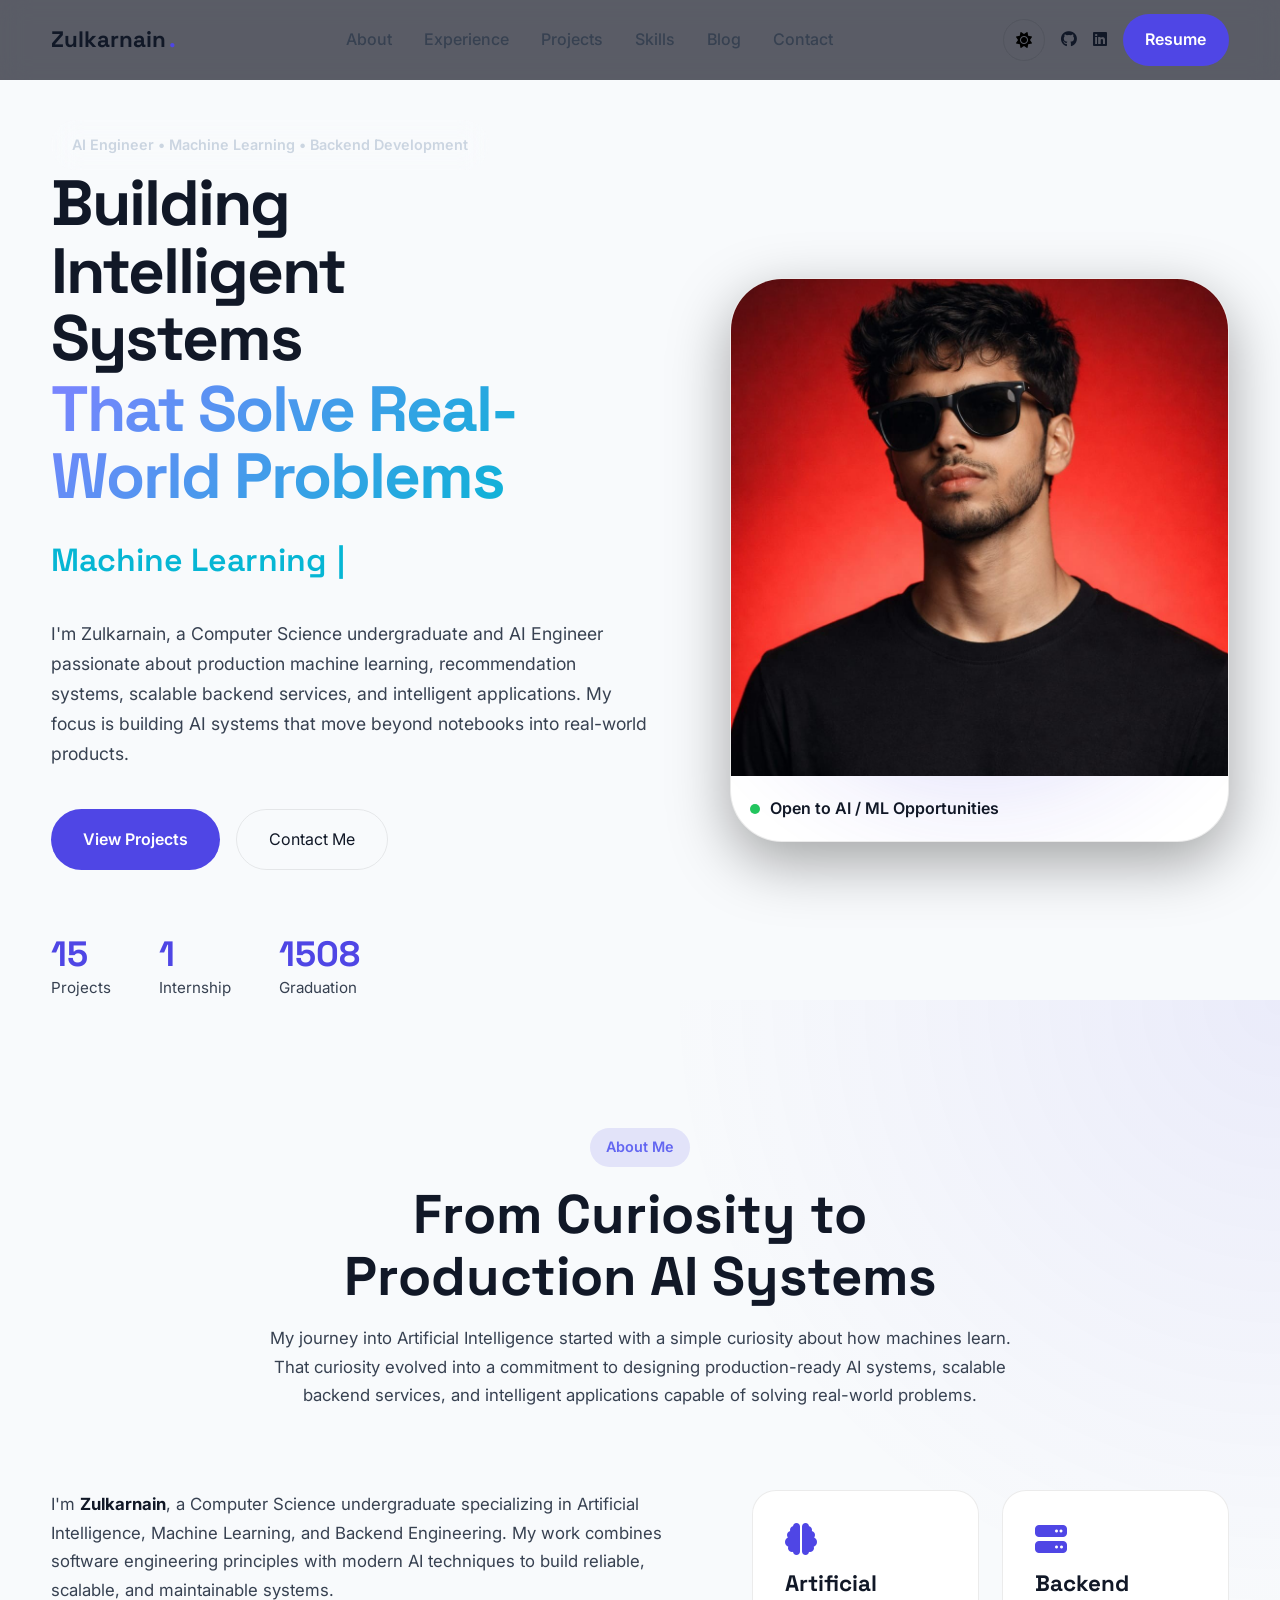
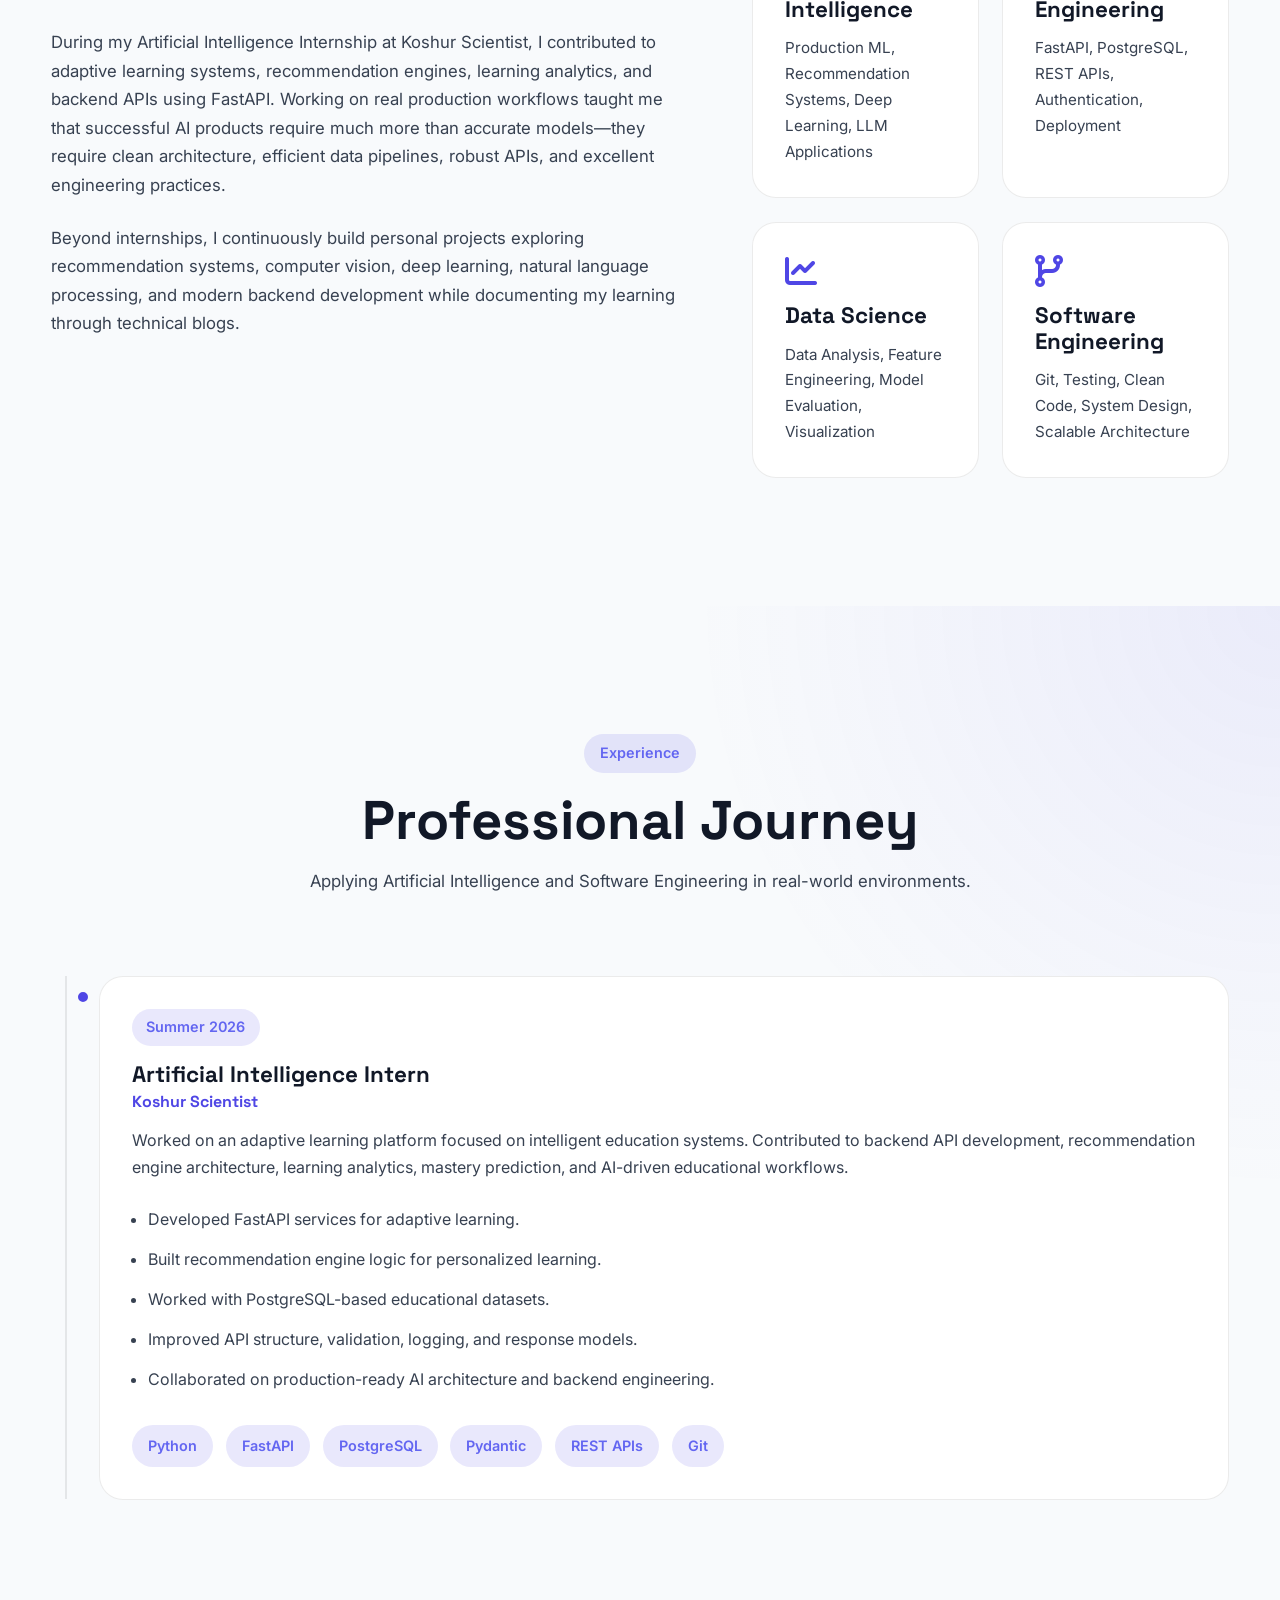
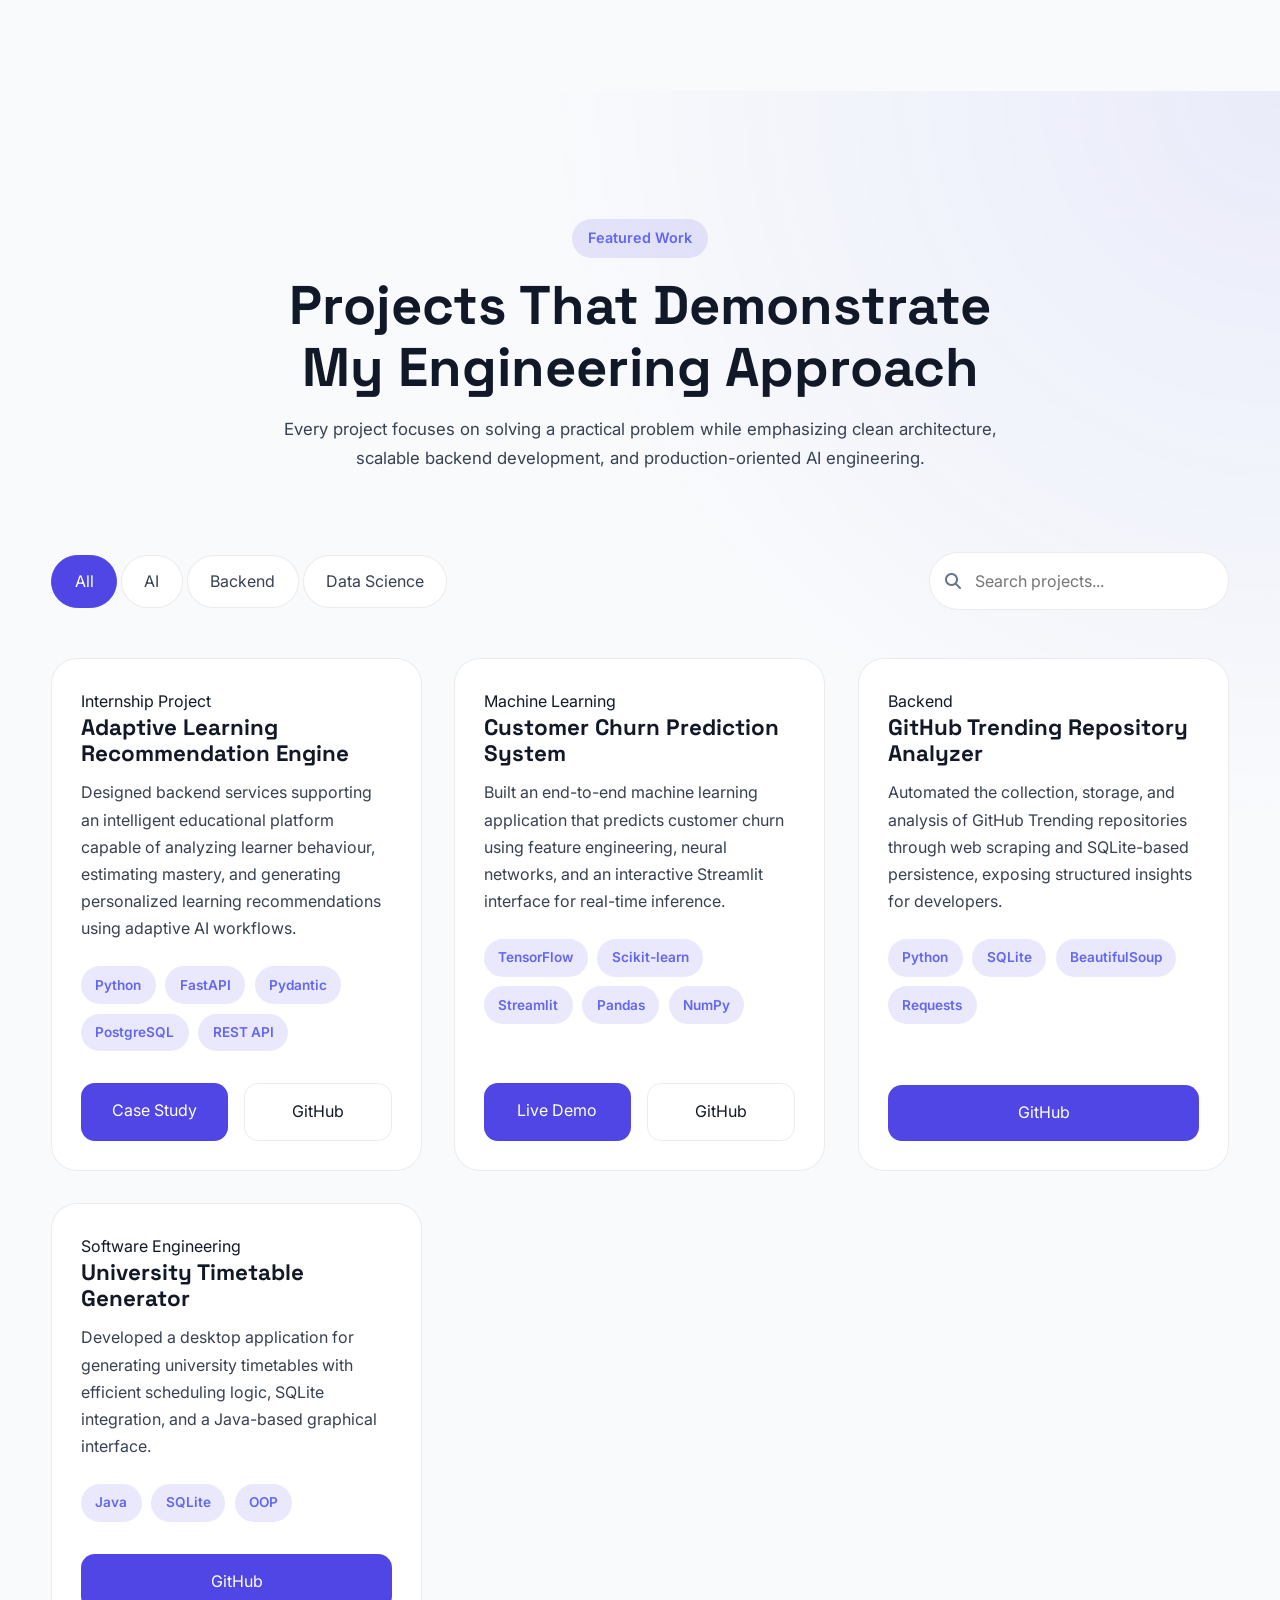
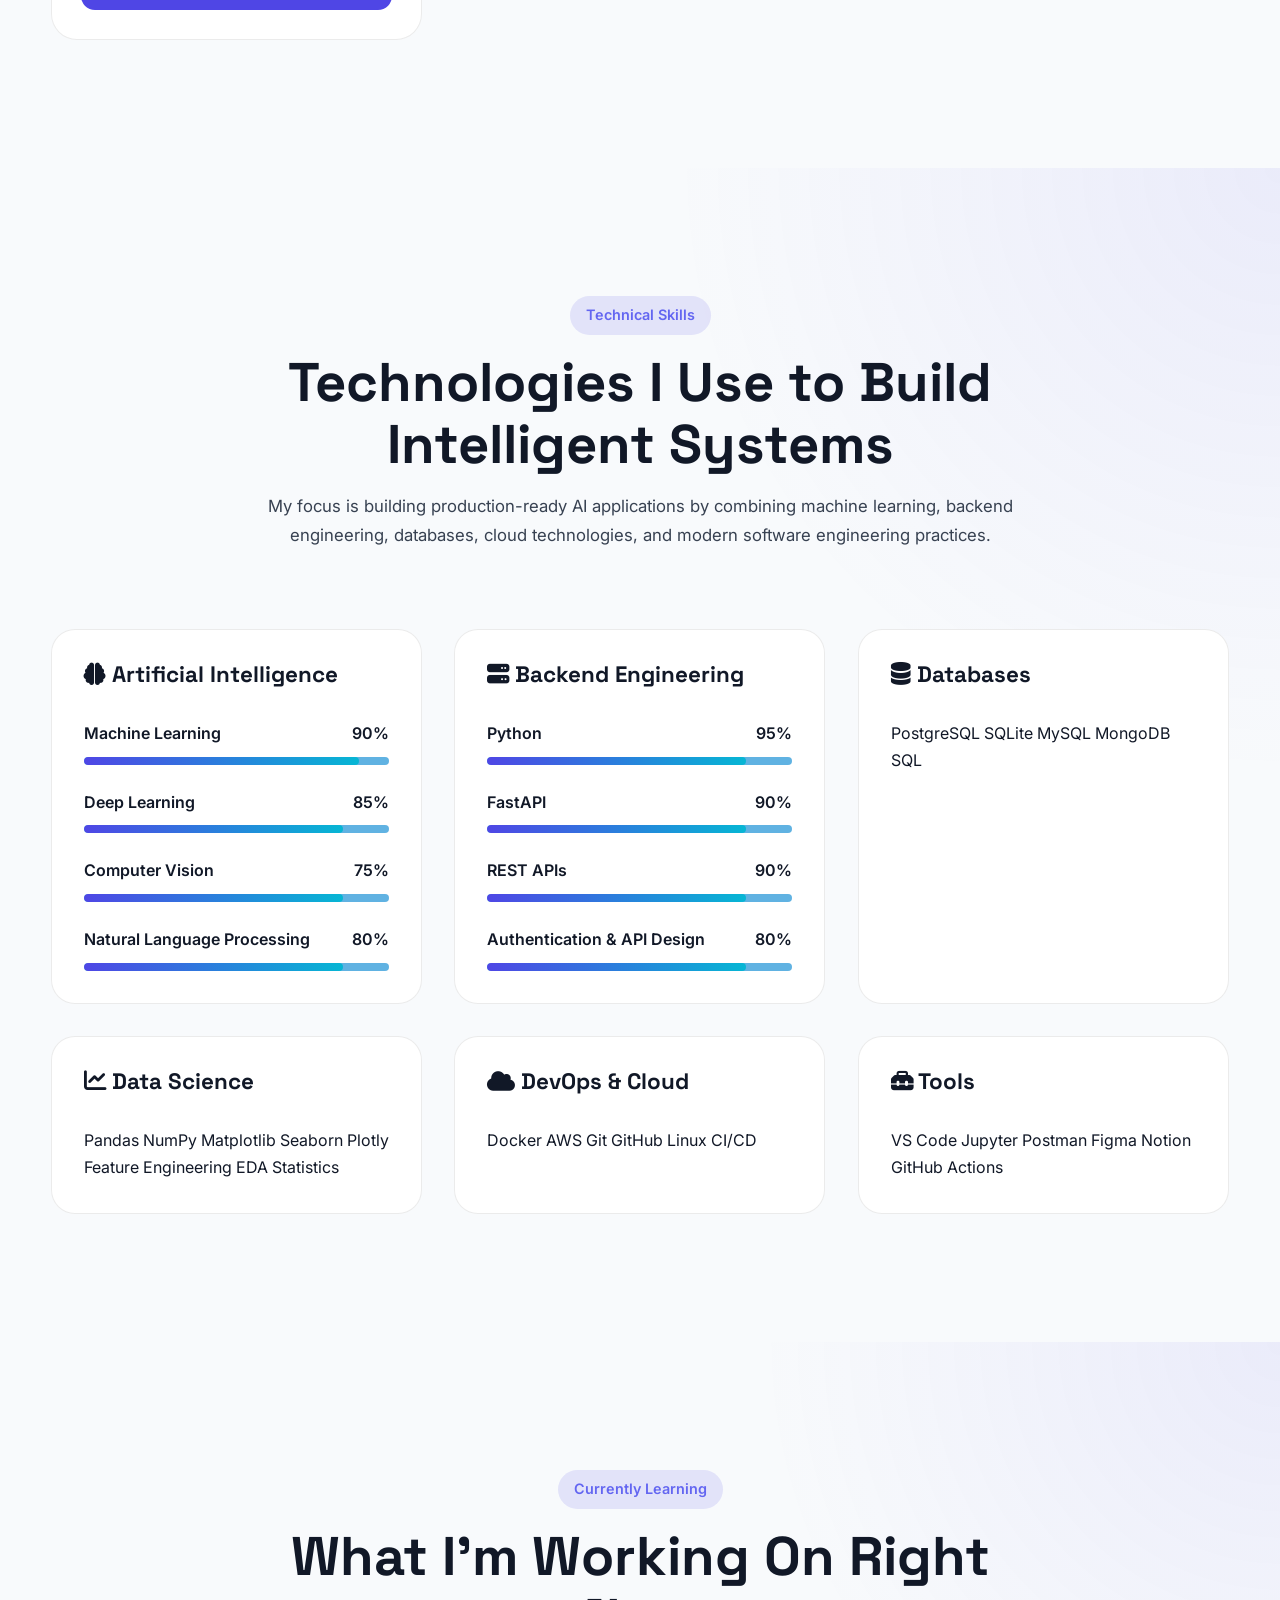
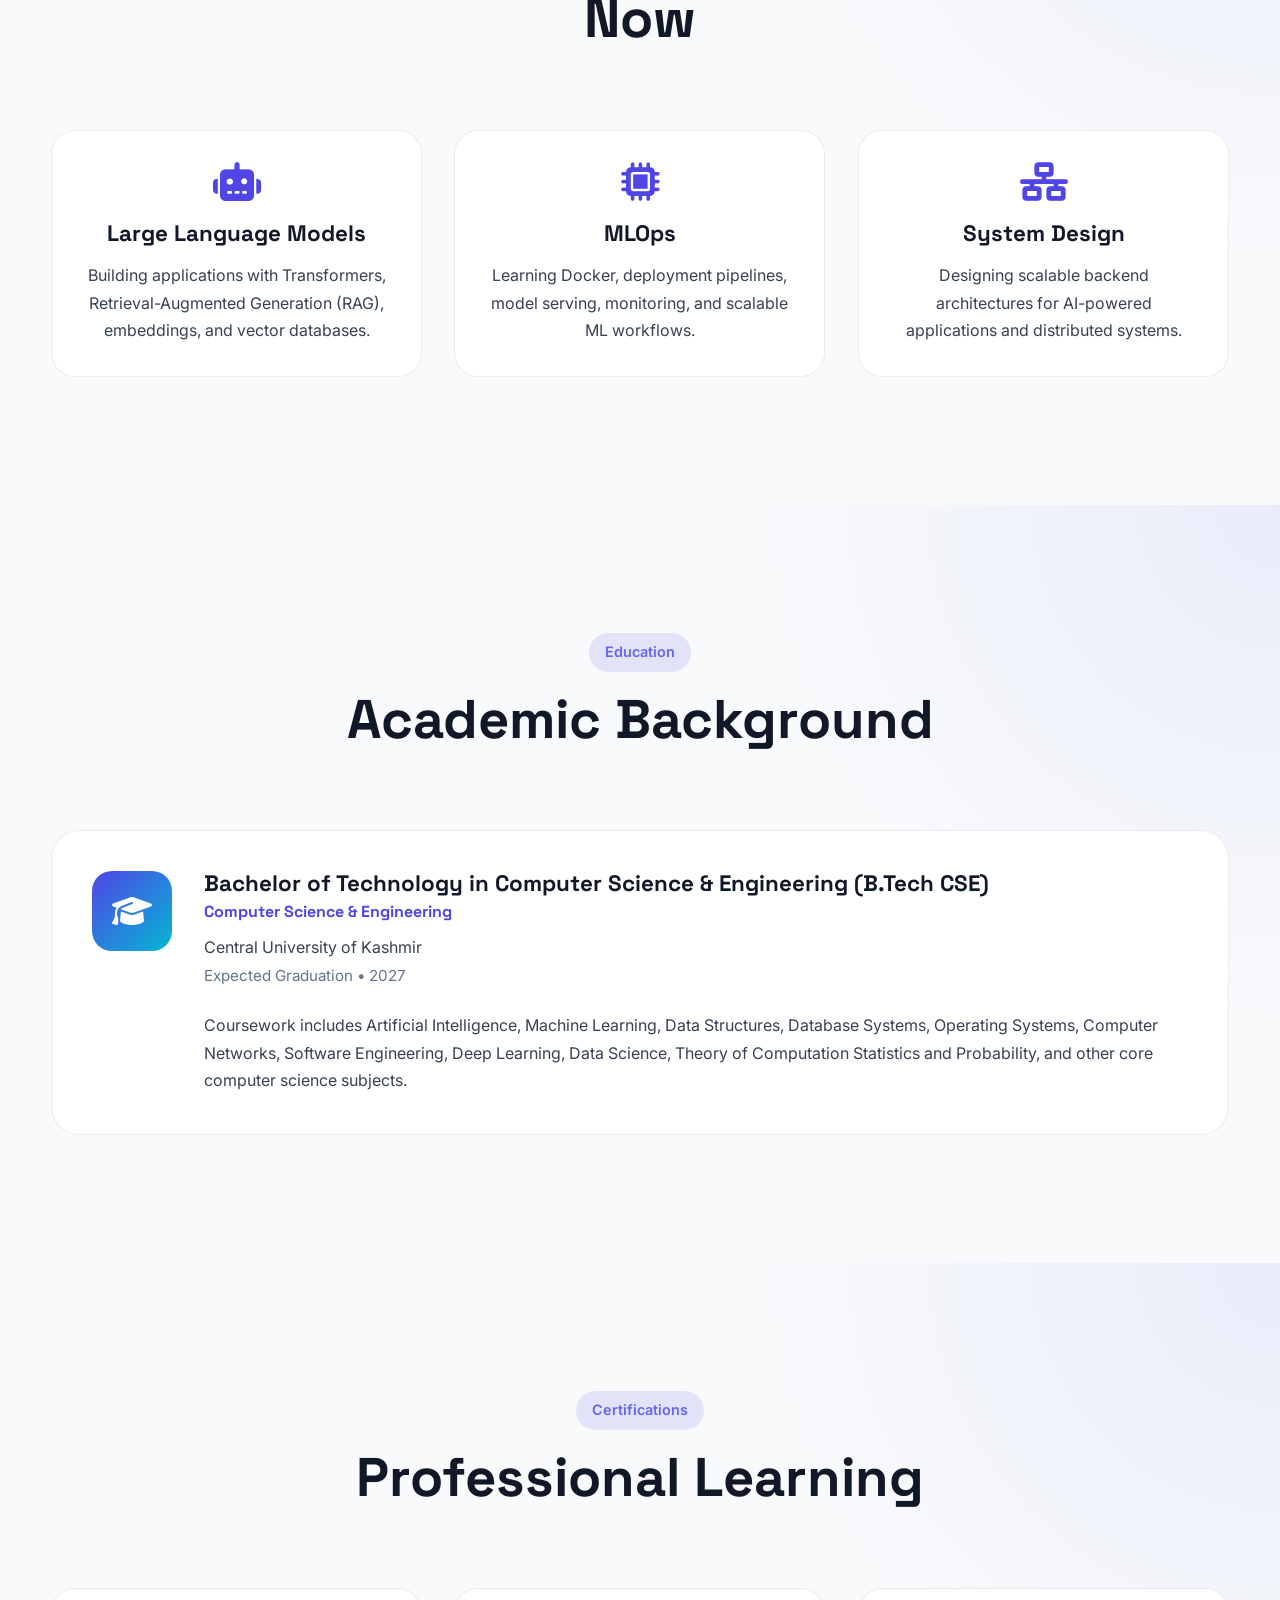
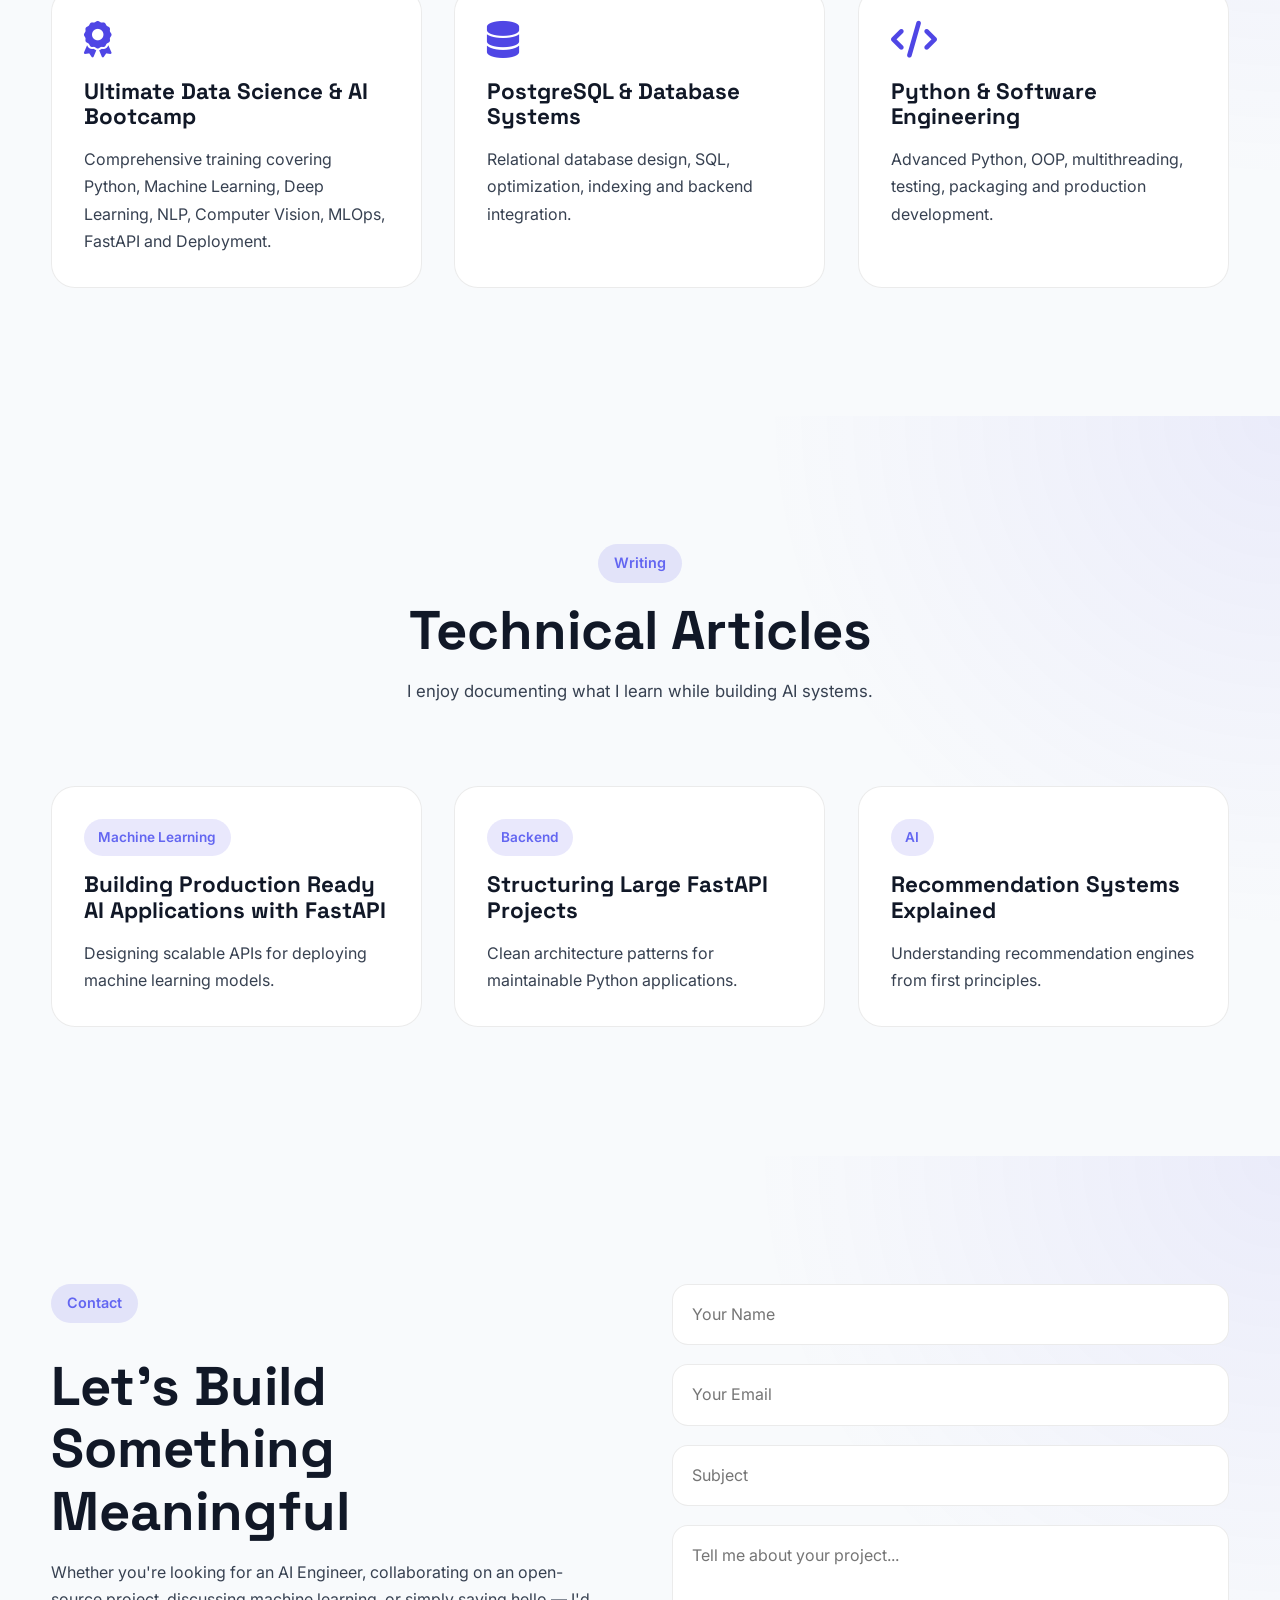
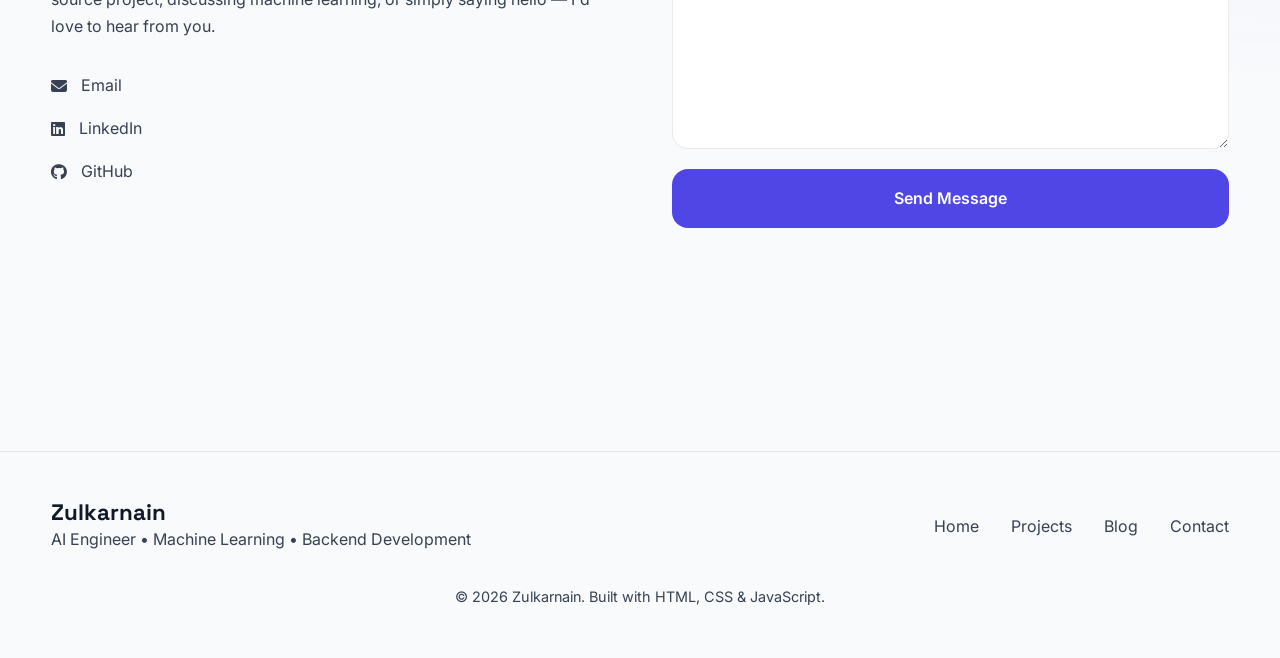
==== Frontend/index(1).html @ 762a6547 "FC" ====
<!doctype html>
<html lang="en">
  <head>
    <meta charset="UTF-8" />

    <meta name="viewport" content="width=device-width, initial-scale=1.0" />

    <meta
      name="description"
      content="Portfolio of Zulkarnain — AI Engineer, Machine Learning Engineer and Backend Developer building intelligent systems for real-world applications."
    />

    <meta
      name="keywords"
      content="AI Engineer, Machine Learning Engineer, Data Scientist, FastAPI, Python, Deep Learning, Portfolio"
    />

    <meta name="author" content="Zulkarnain" />

    <meta property="og:title" content="Zulkarnain | AI Engineer" />

    <meta
      property="og:description"
      content="Building Intelligent Systems for Real-World Problems"
    />

    <meta property="og:type" content="website" />

    <title>Zulkarnain | AI Engineer</title>

    <link rel="preconnect" href="https://fonts.googleapis.com" />

    <link rel="preconnect" href="https://fonts.gstatic.com" crossorigin />

    <link
      href="https://fonts.googleapis.com/css2?family=Inter:wght@300;400;500;600;700;800&family=Space+Grotesk:wght@500;700&display=swap"
      rel="stylesheet"
    />

    <link
      rel="stylesheet"
      href="https://cdnjs.cloudflare.com/ajax/libs/font-awesome/6.7.1/css/all.min.css"
    />

    <link rel="stylesheet" href="styles.css" />
  </head>

  <body>
    <div id="scroll-progress"></div>

    <a class="skip-link" href="#main-content"> Skip to Content </a>

    <header id="site-header">
      <nav class="navbar container">
        <a href="#hero" class="logo">
          <span class="logo-text">Zulkarnain</span>
          <span class="logo-dot">.</span>
        </a>

        <ul class="nav-menu">
          <li><a href="#about">About</a></li>

          <li><a href="#experience">Experience</a></li>

          <li><a href="#projects">Projects</a></li>

          <li><a href="#skills">Skills</a></li>

          <li><a href="#blog">Blog</a></li>

          <li><a href="#contact">Contact</a></li>
        </ul>

        <div class="nav-actions">
          <button id="theme-toggle" aria-label="Toggle Theme">
            <i class="fas fa-moon"></i>
          </button>

          <a href="https://github.com/Xulkarnain" aria-label="GitHub">
            <i class="fab fa-github"></i>
          </a>

          <a
            href="https://in.linkedin.com/in/zulkarnain0"
            aria-label="LinkedIn"
          >
            <i class="fab fa-linkedin"></i>
          </a>

          <a href="#resume" class="resume-btn"> Resume </a>

          <button id="menu-toggle" class="menu-toggle">
            <i class="fas fa-bars"></i>
          </button>
        </div>
      </nav>
    </header>

    <div id="mobile-menu">
      <a href="#about">About</a>

      <a href="#experience">Experience</a>

      <a href="#projects">Projects</a>

      <a href="#skills">Skills</a>

      <a href="#blog">Blog</a>

      <a href="#contact">Contact</a>
    </div>

    <main id="main-content">
      <section id="hero">
        <div class="container hero-container">
          <div class="hero-left">
            <span class="hero-badge">
              AI Engineer • Machine Learning • Backend Development
            </span>

            <h1>
              Building Intelligent Systems

              <span> That Solve Real-World Problems </span>
            </h1>

            <h2 id="typing-text">AI Engineer</h2>

            <p class="hero-description">
              I'm Zulkarnain, a Computer Science undergraduate and AI Engineer
              passionate about production machine learning, recommendation
              systems, scalable backend services, and intelligent applications.
              My focus is building AI systems that move beyond notebooks into
              real-world products.
            </p>

            <div class="hero-buttons">
              <a href="#projects" class="primary-btn"> View Projects </a>

              <a href="#contact" class="secondary-btn"> Contact Me </a>
            </div>

            <div class="hero-stats">
              <div>
                <h3 data-count="15">4</h3>

                <p>Projects</p>
              </div>

              <div>
                <h3 data-count="1">1</h3>

                <p>Internship</p>
              </div>

              <div>
                <h3 data-count="2027">0</h3>

                <p>Graduation</p>
              </div>
            </div>
          </div>

          <div class="hero-right">
            <div class="profile-card">
              <img src="pfp.jpeg" alt="Zulkarnain" />

              <div class="status">
                <span class="status-dot"></span>

                Open to AI / ML Opportunities
              </div>
            </div>
          </div>
        </div>
      </section>

      <!-- ==========================================================
ABOUT
=========================================================== -->

      <section id="about" class="section">
        <div class="container">
          <div class="section-header">
            <span class="section-tag"> About Me </span>

            <h2>From Curiosity to Production AI Systems</h2>

            <p>
              My journey into Artificial Intelligence started with a simple
              curiosity about how machines learn. That curiosity evolved into a
              commitment to designing production-ready AI systems, scalable
              backend services, and intelligent applications capable of solving
              real-world problems.
            </p>
          </div>

          <div class="about-grid">
            <div class="about-content">
              <p>
                I'm <strong>Zulkarnain</strong>, a Computer Science
                undergraduate specializing in Artificial Intelligence, Machine
                Learning, and Backend Engineering. My work combines software
                engineering principles with modern AI techniques to build
                reliable, scalable, and maintainable systems.
              </p>

              <p>
                During my Artificial Intelligence Internship at Koshur
                Scientist, I contributed to adaptive learning systems,
                recommendation engines, learning analytics, and backend APIs
                using FastAPI. Working on real production workflows taught me
                that successful AI products require much more than accurate
                models—they require clean architecture, efficient data
                pipelines, robust APIs, and excellent engineering practices.
              </p>

              <p>
                Beyond internships, I continuously build personal projects
                exploring recommendation systems, computer vision, deep
                learning, natural language processing, and modern backend
                development while documenting my learning through technical
                blogs.
              </p>
            </div>

            <div class="about-highlights">
              <div class="highlight-card">
                <i class="fas fa-brain"></i>

                <h3>Artificial Intelligence</h3>

                <p>
                  Production ML, Recommendation Systems, Deep Learning, LLM
                  Applications
                </p>
              </div>

              <div class="highlight-card">
                <i class="fas fa-server"></i>

                <h3>Backend Engineering</h3>

                <p>
                  FastAPI, PostgreSQL, REST APIs, Authentication, Deployment
                </p>
              </div>

              <div class="highlight-card">
                <i class="fas fa-chart-line"></i>

                <h3>Data Science</h3>

                <p>
                  Data Analysis, Feature Engineering, Model Evaluation,
                  Visualization
                </p>
              </div>

              <div class="highlight-card">
                <i class="fas fa-code-branch"></i>

                <h3>Software Engineering</h3>

                <p>
                  Git, Testing, Clean Code, System Design, Scalable Architecture
                </p>
              </div>
            </div>
          </div>
        </div>
      </section>

      <!-- ==========================================================
EXPERIENCE
=========================================================== -->

      <section id="experience" class="section">
        <div class="container">
          <div class="section-header">
            <span class="section-tag"> Experience </span>

            <h2>Professional Journey</h2>

            <p>
              Applying Artificial Intelligence and Software Engineering in
              real-world environments.
            </p>
          </div>

          <div class="timeline">
            <article class="timeline-item">
              <div class="timeline-dot"></div>

              <div class="timeline-content">
                <span class="timeline-date"> Summer 2026 </span>

                <h3>Artificial Intelligence Intern</h3>

                <h4>Koshur Scientist</h4>

                <p>
                  Worked on an adaptive learning platform focused on intelligent
                  education systems. Contributed to backend API development,
                  recommendation engine architecture, learning analytics,
                  mastery prediction, and AI-driven educational workflows.
                </p>

                <ul>
                  <li>Developed FastAPI services for adaptive learning.</li>

                  <li>
                    Built recommendation engine logic for personalized learning.
                  </li>

                  <li>Worked with PostgreSQL-based educational datasets.</li>

                  <li>
                    Improved API structure, validation, logging, and response
                    models.
                  </li>

                  <li>
                    Collaborated on production-ready AI architecture and backend
                    engineering.
                  </li>
                </ul>

                <div class="experience-tech">
                  <span>Python</span>

                  <span>FastAPI</span>

                  <span>PostgreSQL</span>

                  <span>Pydantic</span>

                  <span>REST APIs</span>

                  <span>Git</span>
                </div>
              </div>
            </article>
          </div>
        </div>
      </section>

      <!-- ==========================================================
FEATURED PROJECTS
=========================================================== -->

      <section id="projects" class="section">
        <div class="container">
          <div class="section-header">
            <span class="section-tag"> Featured Work </span>

            <h2>Projects That Demonstrate My Engineering Approach</h2>

            <p>
              Every project focuses on solving a practical problem while
              emphasizing clean architecture, scalable backend development, and
              production-oriented AI engineering.
            </p>
          </div>

          <!-- ==========================
        Project Filters
        =========================== -->
          <div class="project-controls">
            <div class="project-filters">
              <button class="filter-btn active" data-filter="all">All</button>

              <button class="filter-btn" data-filter="ai">AI</button>

              <button class="filter-btn" data-filter="backend">Backend</button>

              <button class="filter-btn" data-filter="data">
                Data Science
              </button>
            </div>

            <!-- ==========================
          Search
          =========================== -->

            <div class="project-search">
              <i class="fas fa-search"></i>

              <input
                type="text"
                id="project-search"
                placeholder="Search projects..."
              />
            </div>
          </div>
          <!-- =====================================================
        PROJECT GRID
        ====================================================== -->

          <div class="project-grid">
            <!-- =====================================================
            PROJECT 1
            ====================================================== -->

            <article class="project-card" data-category="ai backend">
              <div class="project-image"></div>

              <div class="project-content">
                <span class="project-type"> Internship Project </span>

                <h3>Adaptive Learning Recommendation Engine</h3>

                <p>
                  Designed backend services supporting an intelligent
                  educational platform capable of analyzing learner behaviour,
                  estimating mastery, and generating personalized learning
                  recommendations using adaptive AI workflows.
                </p>

                <div class="project-tech">
                  <span>Python</span>

                  <span>FastAPI</span>

                  <span>Pydantic</span>

                  <span>PostgreSQL</span>

                  <span>REST API</span>
                </div>

                <div class="project-links">
                  <a href="#"> Case Study </a>

                  <a href="#"> GitHub </a>
                </div>
              </div>
            </article>

            <!-- =====================================================
            PROJECT 2
            ====================================================== -->

            <article class="project-card" data-category="ai data">
              <div class="project-content">
                <span class="project-type"> Machine Learning </span>

                <h3>Customer Churn Prediction System</h3>

                <p>
                  Built an end-to-end machine learning application that predicts
                  customer churn using feature engineering, neural networks, and
                  an interactive Streamlit interface for real-time inference.
                </p>

                <div class="project-tech">
                  <span>TensorFlow</span>

                  <span>Scikit-learn</span>

                  <span>Streamlit</span>

                  <span>Pandas</span>

                  <span>NumPy</span>
                </div>

                <div class="project-links">
                  <a
                    href="https://customer-churn-ann-mu5tfdyrqt84ytvr7gksav.streamlit.app/"
                  >
                    Live Demo
                  </a>

                  <a href="https://github.com/Xulkarnain/Customer-Churn-ANN">
                    GitHub
                  </a>
                </div>
              </div>
            </article>

            <!-- =====================================================
            PROJECT 3
            ====================================================== -->

            <article class="project-card" data-category="backend">
              <div class="project-content">
                <span class="project-type"> Backend </span>

                <h3>GitHub Trending Repository Analyzer</h3>

                <p>
                  Automated the collection, storage, and analysis of GitHub
                  Trending repositories through web scraping and SQLite-based
                  persistence, exposing structured insights for developers.
                </p>

                <div class="project-tech">
                  <span>Python</span>

                  <span>SQLite</span>

                  <span>BeautifulSoup</span>

                  <span>Requests</span>
                </div>

                <div class="project-links">
                  <a
                    href="https://github.com/Xulkarnain/GitHub_Trending-Repositories-Analyzer"
                  >
                    GitHub
                  </a>
                </div>
              </div>
            </article>

            <!-- =====================================================
            PROJECT 4
            ====================================================== -->

            <article class="project-card" data-category="backend">
              <div class="project-content">
                <span class="project-type"> Software Engineering </span>

                <h3>University Timetable Generator</h3>

                <p>
                  Developed a desktop application for generating university
                  timetables with efficient scheduling logic, SQLite
                  integration, and a Java-based graphical interface.
                </p>

                <div class="project-tech">
                  <span>Java</span>

                  <span>SQLite</span>

                  <span>OOP</span>
                </div>

                <div class="project-links">
                  <a
                    href="https://github.com/Xulkarnain/University_Timetable_Generator"
                  >
                    GitHub
                  </a>
                </div>
              </div>
            </article>
          </div>
        </div>
      </section>

      <!-- ==========================================================
SKILLS
=========================================================== -->

      <section id="skills" class="section">
        <div class="container">
          <div class="section-header">
            <span class="section-tag"> Technical Skills </span>

            <h2>Technologies I Use to Build Intelligent Systems</h2>

            <p>
              My focus is building production-ready AI applications by combining
              machine learning, backend engineering, databases, cloud
              technologies, and modern software engineering practices.
            </p>
          </div>

          <div class="skills-grid">
            <!-- AI -->

            <div class="skill-card">
              <h3>
                <i class="fas fa-brain"></i>

                Artificial Intelligence
              </h3>

              <div class="skill-list">
                <div class="skill">
                  <div class="skill-header">
                    <span>Machine Learning</span>

                    <span>90%</span>
                  </div>

                  <div class="progress">
                    <div class="progress-fill" data-progress="90"></div>
                  </div>
                </div>

                <div class="skill">
                  <div class="skill-header">
                    <span>Deep Learning</span>

                    <span>85%</span>
                  </div>

                  <div class="progress">
                    <div class="progress-fill" data-progress="85"></div>
                  </div>
                </div>

                <div class="skill">
                  <div class="skill-header">
                    <span>Computer Vision</span>

                    <span>75%</span>
                  </div>

                  <div class="progress">
                    <div class="progress-fill" data-progress="85"></div>
                  </div>
                </div>

                <div class="skill">
                  <div class="skill-header">
                    <span>Natural Language Processing</span>

                    <span>80%</span>
                  </div>

                  <div class="progress">
                    <div class="progress-fill" data-progress="85"></div>
                  </div>
                </div>
              </div>
            </div>

            <!-- Backend -->

            <div class="skill-card">
              <h3>
                <i class="fas fa-server"></i>

                Backend Engineering
              </h3>

              <div class="skill-list">
                <div class="skill">
                  <div class="skill-header">
                    <span>Python</span>

                    <span>95%</span>
                  </div>

                  <div class="progress">
                    <div class="progress-fill" data-progress="85"></div>
                  </div>
                </div>

                <div class="skill">
                  <div class="skill-header">
                    <span>FastAPI</span>

                    <span>90%</span>
                  </div>

                  <div class="progress">
                    <div class="progress-fill" data-progress="85"></div>
                  </div>
                </div>

                <div class="skill">
                  <div class="skill-header">
                    <span>REST APIs</span>

                    <span>90%</span>
                  </div>

                  <div class="progress">
                    <div class="progress-fill" data-progress="85"></div>
                  </div>
                </div>

                <div class="skill">
                  <div class="skill-header">
                    <span>Authentication & API Design</span>

                    <span>80%</span>
                  </div>

                  <div class="progress">
                    <div class="progress-fill" data-progress="85"></div>
                  </div>
                </div>
              </div>
            </div>

            <!-- Database -->

            <div class="skill-card">
              <h3>
                <i class="fas fa-database"></i>

                Databases
              </h3>

              <div class="tech-tags">
                <span>PostgreSQL</span>

                <span>SQLite</span>

                <span>MySQL</span>

                <span>MongoDB</span>

                <span>SQL</span>
              </div>
            </div>

            <!-- Data Science -->

            <div class="skill-card">
              <h3>
                <i class="fas fa-chart-line"></i>

                Data Science
              </h3>

              <div class="tech-tags">
                <span>Pandas</span>

                <span>NumPy</span>

                <span>Matplotlib</span>

                <span>Seaborn</span>

                <span>Plotly</span>

                <span>Feature Engineering</span>

                <span>EDA</span>

                <span>Statistics</span>
              </div>
            </div>

            <!-- DevOps -->

            <div class="skill-card">
              <h3>
                <i class="fas fa-cloud"></i>

                DevOps & Cloud
              </h3>

              <div class="tech-tags">
                <span>Docker</span>

                <span>AWS</span>

                <span>Git</span>

                <span>GitHub</span>

                <span>Linux</span>

                <span>CI/CD</span>
              </div>
            </div>

            <!-- Tools -->

            <div class="skill-card">
              <h3>
                <i class="fas fa-toolbox"></i>

                Tools
              </h3>

              <div class="tech-tags">
                <span>VS Code</span>

                <span>Jupyter</span>

                <span>Postman</span>

                <span>Figma</span>

                <span>Notion</span>

                <span>GitHub Actions</span>
              </div>
            </div>
          </div>
        </div>
      </section>

      <!-- ==========================================================
CURRENT FOCUS
=========================================================== -->

      <section id="current-focus" class="section">
        <div class="container">
          <div class="section-header">
            <span class="section-tag"> Currently Learning </span>

            <h2>What I'm Working On Right Now</h2>
          </div>

          <div class="focus-grid">
            <article class="focus-card">
              <i class="fas fa-robot"></i>

              <h3>Large Language Models</h3>

              <p>
                Building applications with Transformers, Retrieval-Augmented
                Generation (RAG), embeddings, and vector databases.
              </p>
            </article>

            <article class="focus-card">
              <i class="fas fa-microchip"></i>

              <h3>MLOps</h3>

              <p>
                Learning Docker, deployment pipelines, model serving,
                monitoring, and scalable ML workflows.
              </p>
            </article>

            <article class="focus-card">
              <i class="fas fa-network-wired"></i>

              <h3>System Design</h3>

              <p>
                Designing scalable backend architectures for AI-powered
                applications and distributed systems.
              </p>
            </article>
          </div>
        </div>
      </section>

      <!-- ==========================================================
EDUCATION
=========================================================== -->

      <section id="education" class="section">
        <div class="container">
          <div class="section-header">
            <span class="section-tag"> Education </span>

            <h2>Academic Background</h2>
          </div>

          <div class="education-card">
            <div class="education-icon">
              <i class="fas fa-graduation-cap"></i>
            </div>

            <div class="education-content">
              <h3>
                Bachelor of Technology in Computer Science & Engineering (B.Tech
                CSE)
              </h3>

              <h4>Computer Science & Engineering</h4>

              <p>Central University of Kashmir</p>

              <span class="education-duration">
                Expected Graduation • 2027
              </span>

              <p>
                Coursework includes Artificial Intelligence, Machine Learning,
                Data Structures, Database Systems, Operating Systems, Computer
                Networks, Software Engineering, Deep Learning, Data Science,
                Theory of Computation Statistics and Probability, and other core
                computer science subjects.
              </p>
            </div>
          </div>
        </div>
      </section>

      <!-- ==========================================================
CERTIFICATIONS
=========================================================== -->

      <section id="certifications" class="section">
        <div class="container">
          <div class="section-header">
            <span class="section-tag"> Certifications </span>

            <h2>Professional Learning</h2>
          </div>

          <div class="certificate-grid">
            <article class="certificate-card">
              <i class="fas fa-award"></i>

              <h3>Ultimate Data Science & AI Bootcamp</h3>

              <p>
                Comprehensive training covering Python, Machine Learning, Deep
                Learning, NLP, Computer Vision, MLOps, FastAPI and Deployment.
              </p>
            </article>

            <article class="certificate-card">
              <i class="fas fa-database"></i>

              <h3>PostgreSQL & Database Systems</h3>

              <p>
                Relational database design, SQL, optimization, indexing and
                backend integration.
              </p>
            </article>

            <article class="certificate-card">
              <i class="fas fa-code"></i>

              <h3>Python & Software Engineering</h3>

              <p>
                Advanced Python, OOP, multithreading, testing, packaging and
                production development.
              </p>
            </article>
          </div>
        </div>
      </section>

      <!-- ==========================================================
BLOG
=========================================================== -->

      <section id="blog" class="section">
        <div class="container">
          <div class="section-header">
            <span class="section-tag"> Writing </span>

            <h2>Technical Articles</h2>

            <p>I enjoy documenting what I learn while building AI systems.</p>
          </div>

          <div class="blog-grid">
            <article class="blog-card">
              <span> Machine Learning </span>

              <h3>Building Production Ready AI Applications with FastAPI</h3>

              <p>
                Designing scalable APIs for deploying machine learning models.
              </p>
            </article>

            <article class="blog-card">
              <span> Backend </span>

              <h3>Structuring Large FastAPI Projects</h3>

              <p>
                Clean architecture patterns for maintainable Python
                applications.
              </p>
            </article>

            <article class="blog-card">
              <span> AI </span>

              <h3>Recommendation Systems Explained</h3>

              <p>Understanding recommendation engines from first principles.</p>
            </article>
          </div>
        </div>
      </section>

      <!-- ==========================================================
CONTACT
=========================================================== -->

      <section id="contact" class="section">
        <div class="container">
          <div class="contact-wrapper">
            <div class="contact-info">
              <span class="section-tag"> Contact </span>

              <h2>Let's Build Something Meaningful</h2>

              <p>
                Whether you're looking for an AI Engineer, collaborating on an
                open-source project, discussing machine learning, or simply
                saying hello — I'd love to hear from you.
              </p>

              <div class="contact-links">
                <a href="mailto:darzulkarnain@gmail.com">
                  <i class="fas fa-envelope"></i>

                  Email
                </a>

                <a href="https://in.linkedin.com/in/zulkarnain0">
                  <i class="fab fa-linkedin"></i>

                  LinkedIn
                </a>

                <a href="https://github.com/Xulkarnain">
                  <i class="fab fa-github"></i>

                  GitHub
                </a>
              </div>
            </div>

            <form id="contact-form">
              <input type="text" name="name" placeholder="Your Name" required />

              <input
                type="email"
                name="email"
                placeholder="Your Email"
                required
              />

              <input type="text" name="subject" placeholder="Subject" />

              <textarea
                name="message"
                rows="7"
                placeholder="Tell me about your project..."
                required
              ></textarea>

              <button type="submit">Send Message</button>
            </form>
          </div>
        </div>
      </section>
    </main>

    <!-- ==========================================================
BACK TO TOP
=========================================================== -->

    <button id="back-to-top" aria-label="Back To Top">
      <i class="fas fa-arrow-up"></i>
    </button>

    <!-- ==========================================================
FOOTER
=========================================================== -->

    <footer id="footer">
      <div class="container">
        <div class="footer-content">
          <div>
            <h3>Zulkarnain</h3>

            <p>AI Engineer • Machine Learning • Backend Development</p>
          </div>

          <div class="footer-links">
            <a href="#hero"> Home </a>

            <a href="#projects"> Projects </a>

            <a href="#blog"> Blog </a>

            <a href="#contact"> Contact </a>
          </div>
        </div>

        <div class="footer-bottom">
          <p>© 2026 Zulkarnain. Built with HTML, CSS & JavaScript.</p>
        </div>
      </div>
    </footer>

    <script src="script.js"></script>
  </body>
</html>
---- Frontend/styles.css ----
/*==========================================================
    PORTFOLIO WEBSITE
    Version: 1.0

    Part 1A
    • Reset
    • Variables
    • Base
    • Typography
    • Utilities
==========================================================*/

/*==========================================================
RESET
==========================================================*/

*,
*::before,
*::after {
  margin: 0;
  padding: 0;

  box-sizing: border-box;
}

html {
  scroll-behavior: smooth;
}

body {
  min-height: 100vh;

  overflow-x: hidden;

  font-family: "Inter", sans-serif;

  line-height: 1.7;

  transition: 0.35s ease;
}

img {
  display: block;

  max-width: 100%;
}

a {
  color: inherit;

  text-decoration: none;
}

button {
  border: none;

  outline: none;

  cursor: pointer;

  background: none;

  font: inherit;
}

input,
textarea {
  font: inherit;

  outline: none;
}

/*==========================================================
THEME VARIABLES
==========================================================*/

:root {
  /* Primary */

  --primary: #4f46e5;
  --primary-light: #6366f1;

  /* Accent */

  --accent: #06b6d4;

  /* Background */

  --background: #050816;

  --surface: #0f172a;

  --surface-light: #162033;

  /* Text */

  --text: #f8fafc;

  --text-light: #cbd5e1;

  --muted: #94a3b8;

  /* Borders */

  --border: rgba(255, 255, 255, 0.08);

  /* Shadows */

  --shadow-lg: 0 20px 60px rgba(0, 0, 0, 0.35);

  --shadow-md: 0 10px 25px rgba(0, 0, 0, 0.2);

  /* Radius */

  --radius-sm: 8px;

  --radius-md: 14px;

  --radius-lg: 24px;

  --radius-xl: 40px;

  /* Layout */

  --container: 1280px;
}

/*==========================================================
LIGHT MODE
==========================================================*/

body.light {
  --background: #f8fafc;

  --surface: #ffffff;

  --surface-light: #f1f5f9;

  --text: #111827;

  --text-light: #374151;

  --muted: #64748b;

  --border: rgba(0, 0, 0, 0.08);
}

/*==========================================================
BODY
==========================================================*/

body {
  background: var(--background);

  color: var(--text);
}

/*==========================================================
SCROLLBAR
==========================================================*/

::-webkit-scrollbar {
  width: 10px;
}

::-webkit-scrollbar-track {
  background: var(--background);
}

::-webkit-scrollbar-thumb {
  background: var(--primary);

  border-radius: 100px;
}

::-webkit-scrollbar-thumb:hover {
  background: var(--primary-light);
}

/*==========================================================
TYPOGRAPHY
==========================================================*/

h1,
h2,
h3,
h4 {
  font-family: "Space Grotesk", sans-serif;

  line-height: 1.15;
}

h1 {
  font-size: clamp(3rem, 8vw, 5.4rem);

  font-weight: 700;
}

h2 {
  font-size: clamp(2rem, 5vw, 3.4rem);

  margin-bottom: 1rem;
}

h3 {
  font-size: 1.4rem;
}

p {
  color: var(--text-light);
}

.section {
  padding: 8rem 0;
}

/*==========================================================
LAYOUT
==========================================================*/

.container {
  width: min(92%, var(--container));

  margin-inline: auto;
}

.section-header {
  max-width: 760px;

  margin-inline: auto;

  text-align: center;

  margin-bottom: 5rem;
}

.section-tag {
  display: inline-block;

  margin-bottom: 1rem;

  padding: 0.45rem 1rem;

  border-radius: 999px;

  background: rgba(79, 70, 229, 0.12);

  color: var(--primary-light);

  font-size: 0.9rem;

  font-weight: 600;
}

.section-header p {
  margin-top: 1rem;

  font-size: 1.05rem;
}

/*==========================================================
BUTTONS
==========================================================*/

.primary-btn {
  display: inline-flex;

  align-items: center;

  justify-content: center;

  padding: 1rem 2rem;

  border-radius: 999px;

  background: var(--primary);

  color: white;

  font-weight: 600;

  transition: 0.35s;
}

.primary-btn:hover {
  transform: translateY(-4px);

  background: var(--primary-light);

  box-shadow: var(--shadow-lg);
}

.secondary-btn {
  display: inline-flex;

  align-items: center;

  justify-content: center;

  padding: 1rem 2rem;

  border-radius: 999px;

  border: 1px solid var(--border);

  transition: 0.35s;
}

.secondary-btn:hover {
  background: var(--surface);

  transform: translateY(-4px);
}

/*==========================================================
SKIP LINK
==========================================================*/

.skip-link {
  position: absolute;

  left: -9999px;
}

.skip-link:focus {
  left: 1rem;

  top: 1rem;

  padding: 1rem;

  background: var(--primary);

  color: #fff;

  z-index: 10000;
}

/*==========================================================
SCROLL PROGRESS
==========================================================*/

#scroll-progress {
  position: fixed;

  top: 0;

  left: 0;

  width: 0;

  height: 3px;

  background: linear-gradient(90deg, #6366f1, #06b6d4, #22c55e);

  box-shadow: 0 0 15px rgba(99, 102, 241, 0.7);

  z-index: 9999;
}

/*==========================================================
UTILITY
==========================================================*/

.glass {
  background: rgba(255, 255, 255, 0.05);

  backdrop-filter: blur(18px);

  border: 1px solid var(--border);
}

.text-gradient {
  background: linear-gradient(90deg, var(--primary), var(--accent));

  -webkit-background-clip: text;

  -webkit-text-fill-color: transparent;
}

.hidden {
  display: none;
}

/*==========================================================
NAVBAR
==========================================================*/

#site-header {
  position: fixed;

  inset: 0 0 auto 0;

  width: 100%;

  z-index: 1000;

  backdrop-filter: blur(14px);

  background: rgba(5, 8, 22, 0.65);

  transition:
    background 0.35s,
    backdrop-filter 0.35s,
    box-shadow 0.35s,
    border-color 0.35s;
}

body.light #site-header.scrolled {
  background: rgba(255, 255, 255, 0.92);
}

#site-header.scrolled {
  background: rgba(5, 8, 22, 0.88);

  backdrop-filter: blur(24px);

  border-bottom: 1px solid var(--border);

  box-shadow: 0 8px 30px rgba(0, 0, 0, 0.25);
}

.navbar {
  height: 80px;

  display: flex;

  align-items: center;

  justify-content: space-between;
}

/*==========================================================
LOGO
==========================================================*/

.logo {
  display: flex;

  align-items: center;

  gap: 0.2rem;

  font-family: "Space Grotesk", sans-serif;

  font-size: 1.4rem;

  font-weight: 700;
}

.logo-dot {
  color: var(--primary);
}

/*==========================================================
NAVIGATION
==========================================================*/

.nav-menu {
  display: flex;

  align-items: center;

  gap: 2rem;

  list-style: none;
}

.nav-menu a {
  position: relative;

  color: var(--text-light);

  font-weight: 500;

  transition: 0.3s;
}

.nav-menu a:hover {
  color: var(--text);
}

.nav-menu a::after {
  content: "";

  position: absolute;

  left: 0;

  bottom: -8px;

  width: 0;

  height: 2px;

  background: var(--primary);

  transition: 0.3s;
}

.nav-menu a:hover::after {
  width: 100%;
}

.nav-menu a.active {
  color: var(--text);
}

.nav-menu a.active::after {
  width: 100%;
}

/*==========================================================
NAV ACTIONS
==========================================================*/

.nav-actions {
  display: flex;

  align-items: center;

  gap: 1rem;
}

.nav-actions a {
  transition: 0.3s;
}

.nav-actions a:hover {
  color: var(--primary);
}

.resume-btn {
  padding: 0.8rem 1.4rem;

  border-radius: 999px;

  background: var(--primary);

  color: white !important;

  font-weight: 600;
}

.resume-btn:hover {
  transform: translateY(-3px);
}

#theme-toggle {
  width: 42px;

  height: 42px;

  border-radius: 50%;

  border: 1px solid var(--border);

  display: grid;

  place-items: center;

  transition: 0.3s;
}

#theme-toggle:hover {
  background: var(--surface);
}

.menu-toggle {
  display: none;
}

/*==========================================================
MOBILE MENU
==========================================================*/

#mobile-menu {
  position: fixed;

  top: 80px;

  right: -100%;

  width: 280px;

  height: calc(100vh - 80px);

  background: var(--surface);

  display: flex;

  flex-direction: column;

  padding: 2rem;

  gap: 1.5rem;

  transition: 0.35s;

  z-index: 999;
}

#mobile-menu.open {
  right: 0;
}

#mobile-menu a {
  font-size: 1.05rem;

  color: var(--text-light);
}

/*==========================================================
HERO
==========================================================*/

#hero {
  min-height: 100vh;

  display: flex;

  align-items: center;

  padding-top: 120px;
}

.hero-container {
  display: grid;

  grid-template-columns: 1.2fr 1fr;

  gap: 5rem;

  align-items: center;
}

.hero-badge {
  display: inline-flex;

  align-items: center;

  gap: 0.7rem;

  padding: 0.75rem 1.25rem;

  border-radius: 999px;

  background: rgba(255, 255, 255, 0.05);

  border: 1px solid rgba(255, 255, 255, 0.08);

  backdrop-filter: blur(14px);

  color: #cbd5e1;

  font-size: 0.9rem;

  font-weight: 600;
}
h1 {
  font-size: clamp(3rem, 8vw, 5.4rem);

  font-weight: 700;
}

.hero-left h1 {
  font-family: "Space Grotesk", sans-serif;

  font-size: clamp(2.9rem, 5vw, 4.8rem);

  line-height: 1.05;

  letter-spacing: -2px;

  max-width: 12ch;

  margin-bottom: 1rem;
}

.hero-left h1 span {
  display: block;

  margin-top: 0.25rem;

  color: transparent;

  background: linear-gradient(135deg, #7c83ff, #06b6d4);

  -webkit-background-clip: text;
  background-clip: text;
}
.hero-left {
  max-width: 680px;
}

#typing-text {
  position: relative;

  display: inline-block;

  font-size: 2rem;

  color: var(--accent);

  min-height: 45px;

  margin: 1rem 0 2rem;

  font-weight: 600;
}

#typing-text::after {
  content: "|";

  margin-left: 3px;

  animation: blink 0.8s infinite;
}

@keyframes blink {
  50% {
    opacity: 0;
  }
}

.hero-description {
  max-width: 650px;

  font-size: 1.1rem;
}

.hero-buttons {
  display: flex;

  gap: 1rem;

  margin: 2.5rem 0;

  flex-wrap: wrap;
}

.hero-stats {
  display: flex;

  gap: 3rem;

  margin-top: 4rem;

  flex-wrap: wrap;
}

.hero-stats h3 {
  font-size: 2.2rem;

  color: var(--primary);
}

.hero-stats p {
  font-size: 0.95rem;
}

/*==========================================================
PROFILE CARD
==========================================================*/

.profile-card {
  position: relative;

  background: var(--surface);

  border: 1px solid var(--border);

  border-radius: 52px;

  overflow: hidden;

  box-shadow: var(--shadow-lg);

  transition: 0.4s;
}

.profile-card:hover {
  transform: translateY(-10px);
}

.profile-card img {
  width: 100%;

  aspect-ratio: 1/1;

  object-fit: cover;
}

.status {
  display: flex;

  align-items: center;

  gap: 0.6rem;

  padding: 1.2rem;

  font-weight: 600;
}

.status-dot {
  width: 10px;

  height: 10px;

  border-radius: 50%;

  background: #22c55e;

  animation: pulse 1.8s infinite;
}

/*==========================================================
ANIMATION
==========================================================*/

@keyframes pulse {
  0% {
    transform: scale(1);

    opacity: 1;
  }

  50% {
    transform: scale(1.6);

    opacity: 0.4;
  }

  100% {
    transform: scale(1);

    opacity: 1;
  }
}

/*==========================================================
TABLET
==========================================================*/

@media (max-width: 992px) {
  .hero-container {
    grid-template-columns: 1fr;

    text-align: center;
  }

  .hero-description {
    margin: auto;
  }

  .hero-buttons {
    justify-content: center;
  }

  .hero-stats {
    justify-content: center;
  }
}

/*==========================================================
MOBILE
==========================================================*/

@media (max-width: 768px) {
  .nav-menu {
    display: none;
  }

  #mobile-menu.open {
    right: 0;

    box-shadow: -10px 0 40px rgba(0, 0, 0, 0.35);
  }

  .menu-toggle {
    transition: 0.35s;
  }

  .menu-toggle.active {
    transform: rotate(90deg);
  }

  .menu-toggle {
    display: grid;

    place-items: center;

    width: 42px;

    height: 42px;

    border-radius: 50%;

    border: 1px solid var(--border);
  }

  .hero-left h1 {
    font-size: 2.9rem;
  }

  #typing-text {
    font-size: 1.5rem;
  }

  .hero-stats {
    gap: 2rem;
  }

  .resume-btn {
    display: none;
  }
}

/*==========================================================
SECTION BACKGROUND
==========================================================*/

.section {
  position: relative;

  overflow: hidden;
}

.section::before {
  content: "";

  position: absolute;

  inset: 0;

  pointer-events: none;

  background: radial-gradient(
    circle at top right,
    rgba(79, 70, 229, 0.08),
    transparent 35%
  );
}

/*==========================================================
ABOUT
==========================================================*/

.about-grid {
  display: grid;

  grid-template-columns: 1.2fr 0.9fr;

  gap: 4rem;

  align-items: start;
}

.about-content {
  display: flex;

  flex-direction: column;

  gap: 1.5rem;
}

.about-content p {
  font-size: 1.05rem;

  color: var(--text-light);
}

.about-content strong {
  color: var(--text);
}

/*==========================================================
HIGHLIGHT GRID
==========================================================*/

.about-highlights {
  display: grid;

  grid-template-columns: repeat(2, 1fr);

  gap: 1.5rem;
}

/*==========================================================
HIGHLIGHT CARD
==========================================================*/

.highlight-card {
  background: var(--surface);

  border: 1px solid var(--border);

  border-radius: 24px;

  padding: 2rem;

  transition: 0.35s;

  position: relative;

  overflow: hidden;
}

.highlight-card::before {
  content: "";

  position: absolute;

  inset: 0;

  background: linear-gradient(135deg, rgba(79, 70, 229, 0.15), transparent);

  opacity: 0;

  transition: 0.35s;
}

.highlight-card:hover {
  transform: translateY(-10px);

  box-shadow: var(--shadow-lg);
}

.highlight-card:hover::before {
  opacity: 1;
}

.highlight-card i {
  font-size: 2rem;

  color: var(--primary);

  margin-bottom: 1rem;
}

.highlight-card h3 {
  margin-bottom: 0.8rem;
}

.highlight-card p {
  font-size: 0.95rem;
}

/*==========================================================
TIMELINE
==========================================================*/

.timeline {
  position: relative;

  margin-top: 4rem;

  padding-left: 3rem;
}

.timeline::before {
  content: "";

  position: absolute;

  left: 14px;

  top: 0;

  width: 2px;

  height: 100%;

  background: var(--border);
}

/*==========================================================
TIMELINE ITEM
==========================================================*/

.timeline-item {
  position: relative;

  margin-bottom: 4rem;
}

.timeline-dot {
  position: absolute;

  left: -25px;

  top: 12px;

  width: 18px;

  height: 18px;

  border-radius: 50%;

  background: var(--primary);

  border: 4px solid var(--background);
}

/*==========================================================
TIMELINE CARD
==========================================================*/

.timeline-content {
  background: var(--surface);

  border: 1px solid var(--border);

  border-radius: 24px;

  padding: 2rem;

  transition: 0.35s;
}

.timeline-content:hover {
  transform: translateY(-8px);

  box-shadow: var(--shadow-lg);
}

.timeline-date {
  display: inline-block;

  margin-bottom: 1rem;

  padding: 0.4rem 0.9rem;

  border-radius: 999px;

  background: rgba(79, 70, 229, 0.12);

  color: var(--primary-light);

  font-weight: 600;

  font-size: 0.9rem;
}

.timeline-content h3 {
  margin-bottom: 0.3rem;
}

.timeline-content h4 {
  color: var(--primary);

  margin-bottom: 1rem;
}

.timeline-content ul {
  margin-top: 1.5rem;

  margin-left: 1rem;

  display: grid;

  gap: 0.8rem;
}

.timeline-content li {
  color: var(--text-light);
}

/*==========================================================
TECH STACK INSIDE EXPERIENCE
==========================================================*/

.experience-tech {
  display: flex;

  flex-wrap: wrap;

  gap: 0.8rem;

  margin-top: 2rem;
}

.experience-tech span {
  padding: 0.55rem 1rem;

  border-radius: 999px;

  background: rgba(79, 70, 229, 0.12);

  color: var(--primary-light);

  font-size: 0.9rem;

  font-weight: 600;
}

/*==========================================================
CARD BASE
==========================================================*/

.highlight-card,
.timeline-content {
  backdrop-filter: blur(18px);
}

/*==========================================================
HOVER EFFECTS
==========================================================*/

.highlight-card,
.timeline-content {
  transition:
    transform 0.35s,
    box-shadow 0.35s,
    border-color 0.35s;
}

.highlight-card:hover,
.timeline-content:hover {
  border-color: rgba(99, 102, 241, 0.35);
}

/*==========================================================
RESPONSIVE
==========================================================*/

@media (max-width: 992px) {
  .about-grid {
    grid-template-columns: 1fr;
  }

  .about-highlights {
    grid-template-columns: repeat(2, 1fr);
  }
}

@media (max-width: 768px) {
  .about-highlights {
    grid-template-columns: 1fr;
  }

  .timeline {
    padding-left: 2rem;
  }

  .timeline-dot {
    left: -18px;
  }

  .timeline-content {
    padding: 1.5rem;
  }
}

/*==========================================================
PROJECTS
==========================================================*/

.project-controls {
  display: flex;

  justify-content: space-between;

  align-items: center;

  gap: 1.5rem;

  margin-bottom: 3rem;

  flex-wrap: wrap;
}

/*==========================================================
FILTER BUTTONS
==========================================================*/

.filter-buttons {
  display: flex;

  gap: 1rem;

  flex-wrap: wrap;
}

.filter-btn {
  padding: 0.75rem 1.4rem;

  border-radius: 999px;

  border: 1px solid var(--border);

  background: var(--surface);

  color: var(--text-light);

  transition: 0.3s;
}

.filter-btn:hover,
.filter-btn.active {
  background: var(--primary);

  color: #fff;

  border-color: var(--primary);
}

/*==========================================================
SEARCH
==========================================================*/

.project-search {
  position: relative;
}

.project-search input {
  width: 300px;

  max-width: 100%;

  padding: 0.9rem 1rem 0.9rem 2.8rem;

  border-radius: 999px;

  border: 1px solid var(--border);

  background: var(--surface);

  color: var(--text);
}

.project-search i {
  position: absolute;

  left: 1rem;

  top: 50%;

  transform: translateY(-50%);

  color: var(--muted);
}

/*==========================================================
PROJECT GRID
==========================================================*/

.project-grid {
  display: grid;

  grid-template-columns: repeat(auto-fit, minmax(340px, 1fr));

  gap: 2rem;
}

/*==========================================================
PROJECT CARD
==========================================================*/

.project-card {
  background: var(--surface);

  border: 1px solid var(--border);

  border-radius: 26px;

  overflow: hidden;

  transition: 0.35s;

  display: flex;

  flex-direction: column;
}

.project-card:hover {
  transform: translateY(-10px);

  box-shadow: var(--shadow-lg);

  border-color: rgba(99, 102, 241, 0.35);
}

/*==========================================================
PROJECT IMAGE
==========================================================*/

.project-image {
  overflow: hidden;
}

.project-image img {
  width: 100%;

  aspect-ratio: 16/9;

  object-fit: cover;

  transition: 0.5s;
}

.project-card:hover img {
  transform: scale(1.06);
}

/*==========================================================
PROJECT BODY
==========================================================*/

.project-content {
  padding: 1.8rem;

  display: flex;

  flex-direction: column;

  flex: 1;
}

.project-content h3 {
  margin-bottom: 0.8rem;
}

.project-content p {
  margin-bottom: 1.5rem;
}

/*==========================================================
TECH TAGS
==========================================================*/

.project-tech {
  display: flex;

  flex-wrap: wrap;

  gap: 0.6rem;

  margin-bottom: 2rem;
}

.project-tech span {
  padding: 0.45rem 0.9rem;

  border-radius: 999px;

  background: rgba(79, 70, 229, 0.12);

  color: var(--primary-light);

  font-size: 0.85rem;

  font-weight: 600;
}

/*==========================================================
PROJECT LINKS
==========================================================*/

.project-links {
  display: flex;

  gap: 1rem;

  margin-top: auto;
}

.project-links a {
  flex: 1;

  text-align: center;

  padding: 0.9rem;

  border-radius: 14px;

  border: 1px solid var(--border);

  transition: 0.3s;
}

.project-links a:first-child {
  background: var(--primary);

  color: #fff;

  border: none;
}

.project-links a:hover {
  transform: translateY(-3px);
}

/*==========================================================
SKILLS
==========================================================*/

.skills-grid {
  display: grid;

  grid-template-columns: repeat(auto-fit, minmax(300px, 1fr));

  gap: 2rem;
}

/*==========================================================
SKILL CARD
==========================================================*/

.skill-card {
  background: var(--surface);

  border: 1px solid var(--border);

  border-radius: 24px;

  padding: 2rem;

  transition: 0.35s;
}

.skill-card:hover {
  transform: translateY(-8px);

  box-shadow: var(--shadow-lg);
}

.skill-card h3 {
  margin-bottom: 2rem;
}

/*==========================================================
SKILL ITEM
==========================================================*/

.skill {
  margin-bottom: 1.5rem;
}

.skill:last-child {
  margin-bottom: 0;
}

.skill-header {
  display: flex;

  justify-content: space-between;

  margin-bottom: 0.6rem;
}

.skill-header span {
  font-weight: 600;
}

/*==========================================================
PROGRESS BAR
==========================================================*/

.progress {
  height: 8px;

  border-radius: 999px;

  background: rgba(26, 145, 214, 0.695);

  overflow: hidden;
}

.progress-fill {
  height: 100%;

  width: 0;

  border-radius: 999px;

  background: linear-gradient(90deg, var(--primary), var(--accent));
}

/*==========================================================
CURRENT FOCUS
==========================================================*/

.focus-grid {
  display: grid;

  grid-template-columns: repeat(auto-fit, minmax(250px, 1fr));

  gap: 2rem;
}

.focus-card {
  background: var(--surface);

  border: 1px solid var(--border);

  border-radius: 24px;

  padding: 2rem;

  text-align: center;

  transition: 0.35s;
}

.focus-card:hover {
  transform: translateY(-8px);

  box-shadow: var(--shadow-lg);
}

.focus-card i {
  font-size: 2.4rem;

  color: var(--primary);

  margin-bottom: 1.2rem;
}

.focus-card h3 {
  margin-bottom: 1rem;
}

/*==========================================================
RESPONSIVE
==========================================================*/

@media (max-width: 768px) {
  .project-controls {
    flex-direction: column;

    align-items: stretch;
  }

  .project-search input {
    width: 100%;
  }

  .project-grid {
    grid-template-columns: 1fr;
  }

  .project-links {
    flex-direction: column;
  }

  .skills-grid {
    grid-template-columns: 1fr;
  }

  .focus-grid {
    grid-template-columns: 1fr;
  }
}
/*==========================================================
EDUCATION
==========================================================*/

.education-card {
  display: flex;

  gap: 2rem;

  align-items: flex-start;

  padding: 2.5rem;

  background: var(--surface);

  border: 1px solid var(--border);

  border-radius: 28px;

  transition: 0.35s;
}

.education-card:hover {
  transform: translateY(-8px);

  box-shadow: var(--shadow-lg);
}

.education-icon {
  width: 80px;

  height: 80px;

  flex-shrink: 0;

  border-radius: 20px;

  display: grid;

  place-items: center;

  font-size: 2rem;

  color: #fff;

  background: linear-gradient(135deg, var(--primary), var(--accent));
}

.education-content h3 {
  margin-bottom: 0.4rem;
}

.education-content h4 {
  color: var(--primary);

  margin-bottom: 0.8rem;
}

.education-duration {
  display: inline-block;

  margin-bottom: 1.5rem;

  color: var(--muted);

  font-size: 0.95rem;
}

/*==========================================================
CERTIFICATIONS
==========================================================*/

.certificate-grid {
  display: grid;

  grid-template-columns: repeat(auto-fit, minmax(280px, 1fr));

  gap: 2rem;
}

.certificate-card {
  padding: 2rem;

  border-radius: 24px;

  background: var(--surface);

  border: 1px solid var(--border);

  transition: 0.35s;
}

.certificate-card:hover {
  transform: translateY(-8px);

  box-shadow: var(--shadow-lg);
}

.certificate-card i {
  font-size: 2.3rem;

  color: var(--primary);

  margin-bottom: 1.3rem;
}

.certificate-card h3 {
  margin-bottom: 1rem;
}

/*==========================================================
BLOG
==========================================================*/

.blog-grid {
  display: grid;

  grid-template-columns: repeat(auto-fit, minmax(320px, 1fr));

  gap: 2rem;
}

.blog-card {
  padding: 2rem;

  background: var(--surface);

  border: 1px solid var(--border);

  border-radius: 24px;

  transition: 0.35s;
}

.blog-card:hover {
  transform: translateY(-8px);

  box-shadow: var(--shadow-lg);
}

.blog-card span {
  display: inline-block;

  margin-bottom: 1rem;

  padding: 0.45rem 0.9rem;

  border-radius: 999px;

  background: rgba(79, 70, 229, 0.12);

  color: var(--primary-light);

  font-size: 0.85rem;

  font-weight: 600;
}

.blog-card h3 {
  margin-bottom: 1rem;
}

/*==========================================================
CONTACT
==========================================================*/

.contact-wrapper {
  display: grid;

  grid-template-columns: 1fr 1fr;

  gap: 4rem;

  align-items: start;
}

.contact-info h2 {
  margin: 1rem 0;
}

.contact-links {
  display: flex;

  flex-direction: column;

  gap: 1rem;

  margin-top: 2rem;
}

.contact-links a {
  display: flex;

  align-items: center;

  gap: 0.9rem;

  color: var(--text-light);

  transition: 0.3s;
}

.contact-links a:hover {
  color: var(--primary);
}

#contact-form {
  display: flex;

  flex-direction: column;

  gap: 1.2rem;
}

#contact-form input,
#contact-form textarea {
  padding: 1rem 1.2rem;

  border-radius: 16px;

  border: 1px solid var(--border);

  background: var(--surface);

  color: var(--text);

  resize: vertical;
}

#contact-form input:focus,
#contact-form textarea:focus {
  border-color: var(--primary);
}

#contact-form button {
  padding: 1rem;

  border-radius: 16px;

  background: var(--primary);

  color: #fff;

  font-weight: 600;

  transition: 0.3s;
}

#contact-form button:hover {
  background: var(--primary-light);

  transform: translateY(-3px);
}

/*==========================================================
BACK TO TOP
==========================================================*/

#back-to-top {
  position: fixed;

  right: 2rem;

  bottom: 2rem;

  width: 52px;

  height: 52px;

  display: grid;

  place-items: center;

  border-radius: 50%;

  background: var(--primary);

  color: #fff;

  box-shadow: var(--shadow-lg);

  opacity: 0;

  visibility: hidden;

  transform: translateY(20px);

  transition: 0.35s;

  z-index: 900;
}
#back-to-top:hover {
  transform: translateY(-6px) scale(1.08);
}
#back-to-top.show {
  opacity: 1;

  visibility: visible;

  transform: translateY(0);
}

/*==========================================================
FOOTER
==========================================================*/

#footer {
  margin-top: 6rem;

  border-top: 1px solid var(--border);

  padding: 3rem 0;
}

.footer-content {
  display: flex;

  justify-content: space-between;

  align-items: center;

  gap: 2rem;

  flex-wrap: wrap;
}

.footer-links {
  display: flex;

  gap: 2rem;

  flex-wrap: wrap;
}

.footer-links a {
  color: var(--text-light);

  transition: 0.3s;
}

.footer-links a:hover {
  color: var(--primary);
}

.footer-bottom {
  margin-top: 2rem;

  text-align: center;

  color: var(--muted);

  font-size: 0.9rem;
}

/*==========================================================
SCROLL REVEAL
==========================================================*/

.reveal {
  opacity: 0;

  transform: translateY(50px);

  transition:
    opacity 0.8s ease,
    transform 0.8s ease;

  will-change: transform, opacity;
}

.reveal.active {
  opacity: 1;

  transform: translateY(0);
}

/*==========================================================
FOCUS STATES
==========================================================*/

button:focus-visible,
a:focus-visible,
input:focus-visible,
textarea:focus-visible {
  outline: 2px solid var(--primary);

  outline-offset: 3px;
}

/*==========================================================
RESPONSIVE
==========================================================*/

@media (max-width: 992px) {
  .contact-wrapper {
    grid-template-columns: 1fr;
  }

  .education-card {
    flex-direction: column;
  }
}

@media (max-width: 768px) {
  .section {
    padding: 5rem 0;
  }

  .container {
    width: min(94%, 1280px);
  }

  .footer-content {
    flex-direction: column;

    text-align: center;
  }

  .footer-links {
    justify-content: center;
  }

  #back-to-top {
    right: 1rem;

    bottom: 1rem;
  }
}

/*==========================================================
HERO INTRO
==========================================================*/

.hero-left > * {
  opacity: 0;

  transform: translateY(40px);

  animation: heroFade 0.9s ease forwards;
}

.hero-badge {
  animation-delay: 0.1s;
}

.hero-left h1 {
  animation-delay: 0.3s;
}

#typing-text {
  animation-delay: 0.5s;
}

.hero-description {
  animation-delay: 0.7s;
}

.hero-buttons {
  animation-delay: 0.9s;
}

.hero-stats {
  animation-delay: 1.1s;
}

.hero-right {
  opacity: 0;

  transform: translateX(60px);

  animation: heroImage 1.2s ease forwards;

  animation-delay: 0.6s;
}

@keyframes heroFade {
  from {
    opacity: 0;

    transform: translateY(40px);
  }

  to {
    opacity: 1;

    transform: translateY(0);
  }
}

@keyframes heroImage {
  from {
    opacity: 0;

    transform: translateX(60px) scale(0.95);
  }

  to {
    opacity: 1;

    transform: translateX(0) scale(1);
  }
}
.profile-card {
  position: relative;

  isolation: isolate;
}

.profile-card::before {
  content: "";

  position: absolute;

  inset: -25px;

  background: radial-gradient(circle, rgba(79, 70, 229, 0.45), transparent 70%);

  filter: blur(50px);

  z-index: -1;

  opacity: 0.9;
}

.profile-card {
  transition:
    transform 0.5s,
    box-shadow 0.5s;
}

.profile-card:hover {
  transform: translateY(-12px) rotateX(3deg);
}

/*==========================================================
PROJECT FILTER ANIMATION
==========================================================*/

.project-card {
  transition:
    opacity 0.35s,
    transform 0.35s,
    box-shadow 0.35s;
}

.project-card.hide {
  display: none;
}

.empty-projects {
  display: none;

  text-align: center;

  margin-top: 3rem;

  padding: 3rem;

  border-radius: 24px;

  border: 1px dashed var(--border);

  background: var(--surface);
}

.empty-projects h3 {
  margin-bottom: 1rem;
}

.empty-projects p {
  color: var(--muted);
}

/*==========================================================
TOAST
==========================================================*/

.toast {
  position: fixed;

  right: 2rem;

  bottom: 2rem;

  min-width: 280px;

  padding: 1rem 1.5rem;

  border-radius: 16px;

  color: #fff;

  font-weight: 600;

  transform: translateY(100px);

  opacity: 0;

  transition: 0.35s;

  z-index: 9999;

  box-shadow: var(--shadow-lg);
}

.toast.show {
  transform: translateY(0);

  opacity: 1;
}

.toast.success {
  background: #16a34a;
}

.toast.error {
  background: #dc2626;
}

#contact-form button:disabled {
  opacity: 0.65;

  cursor: not-allowed;
}
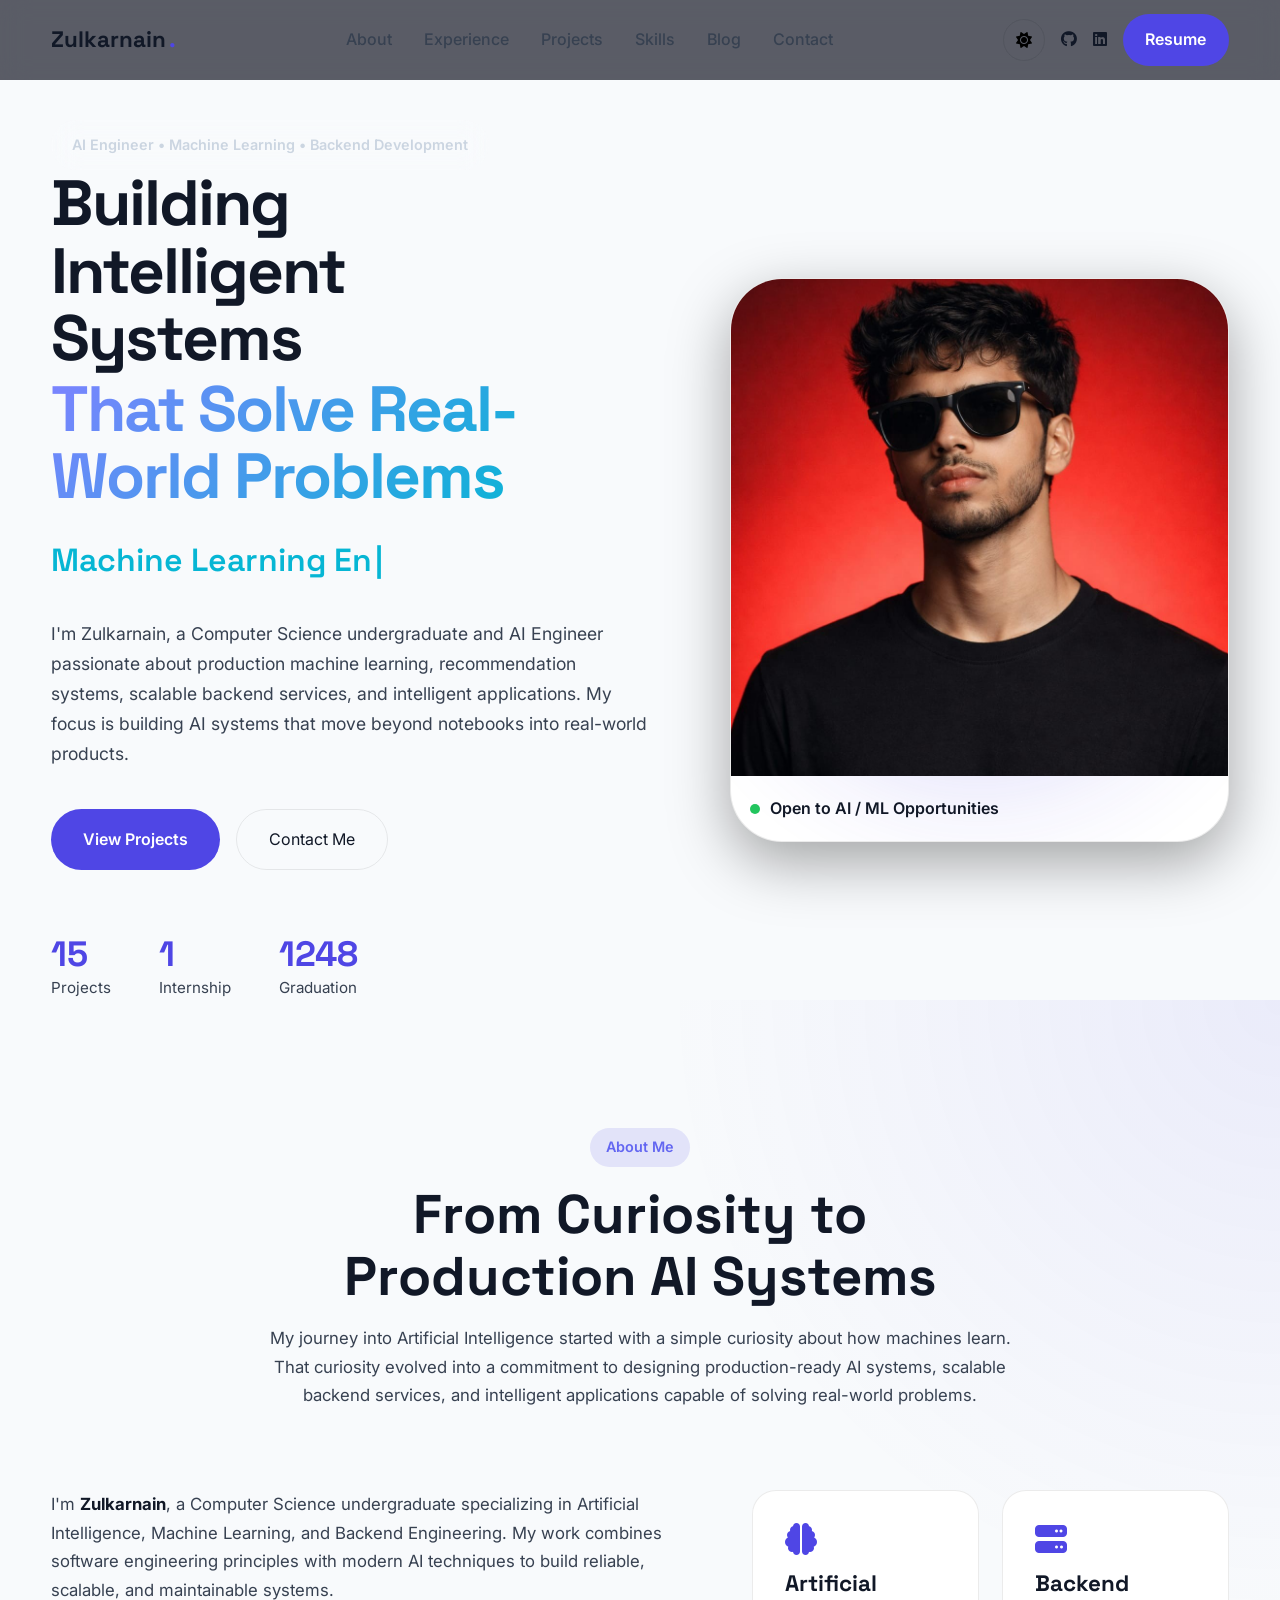
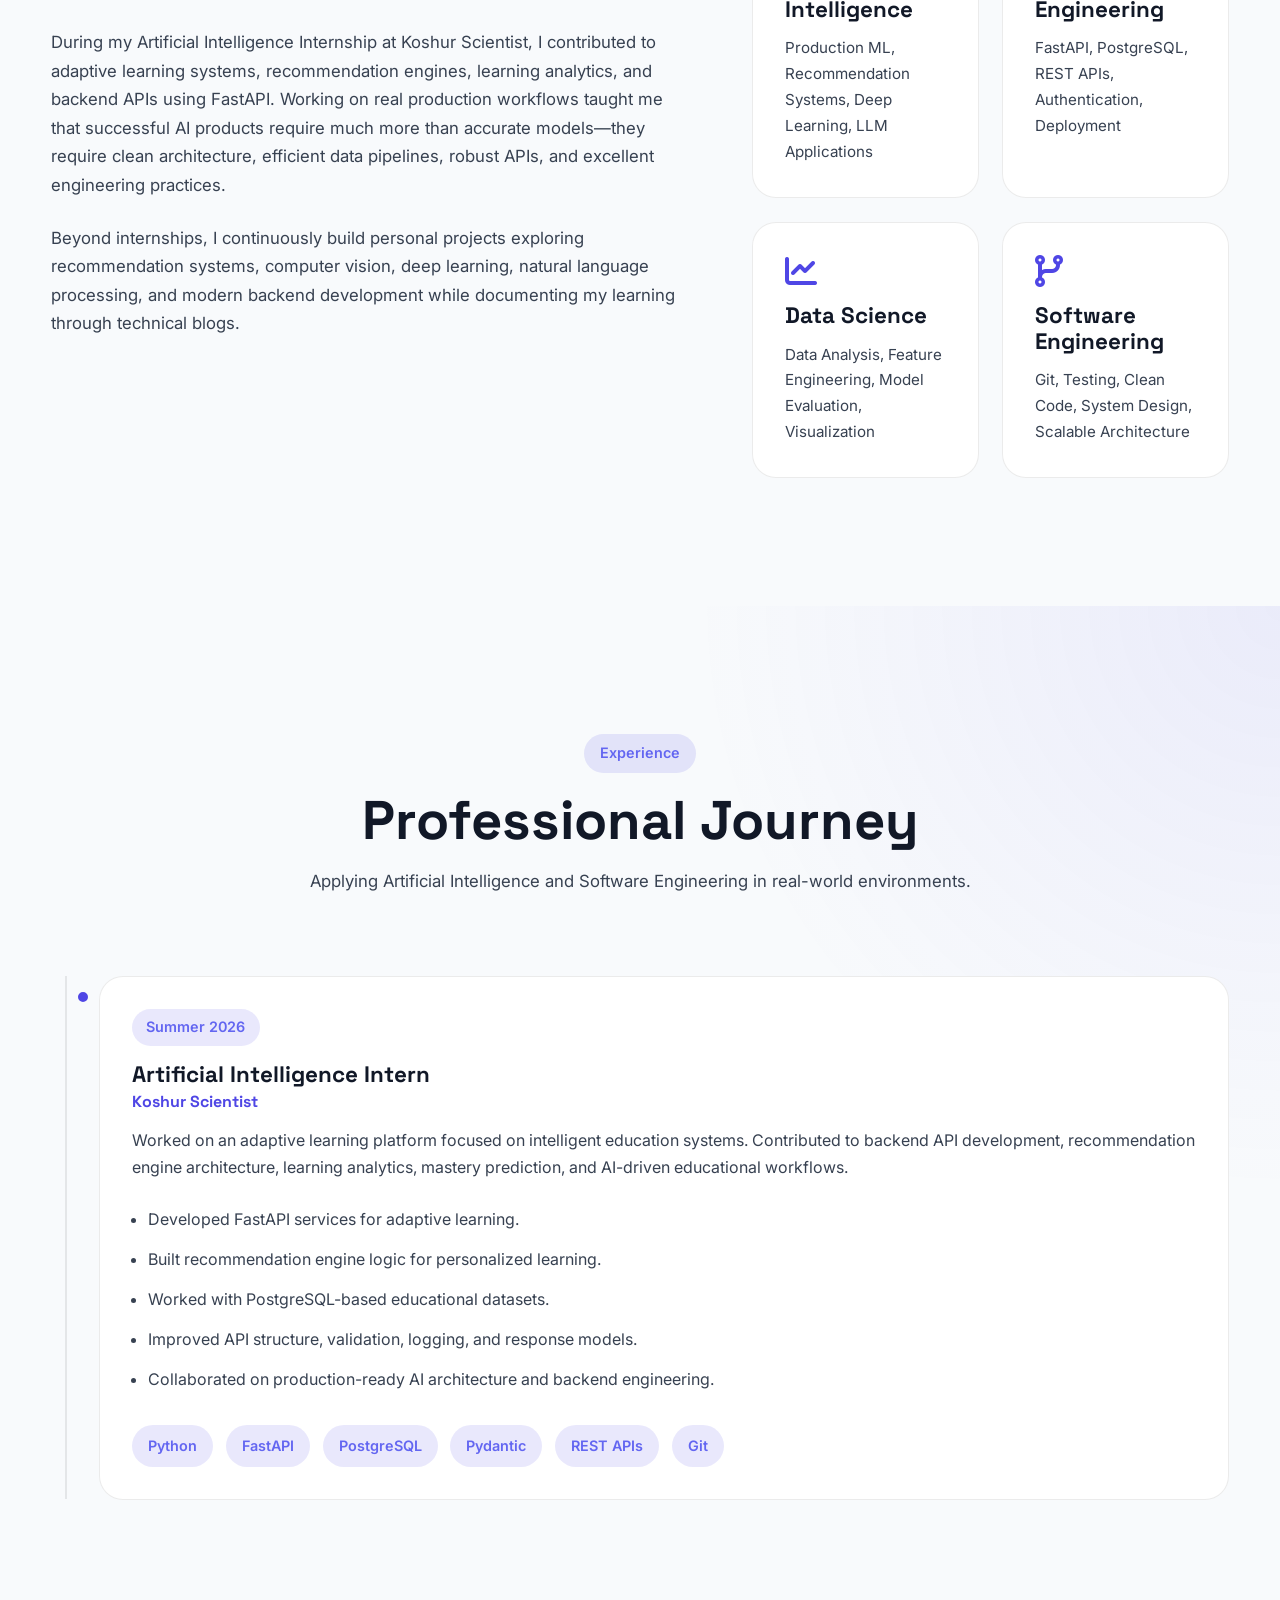
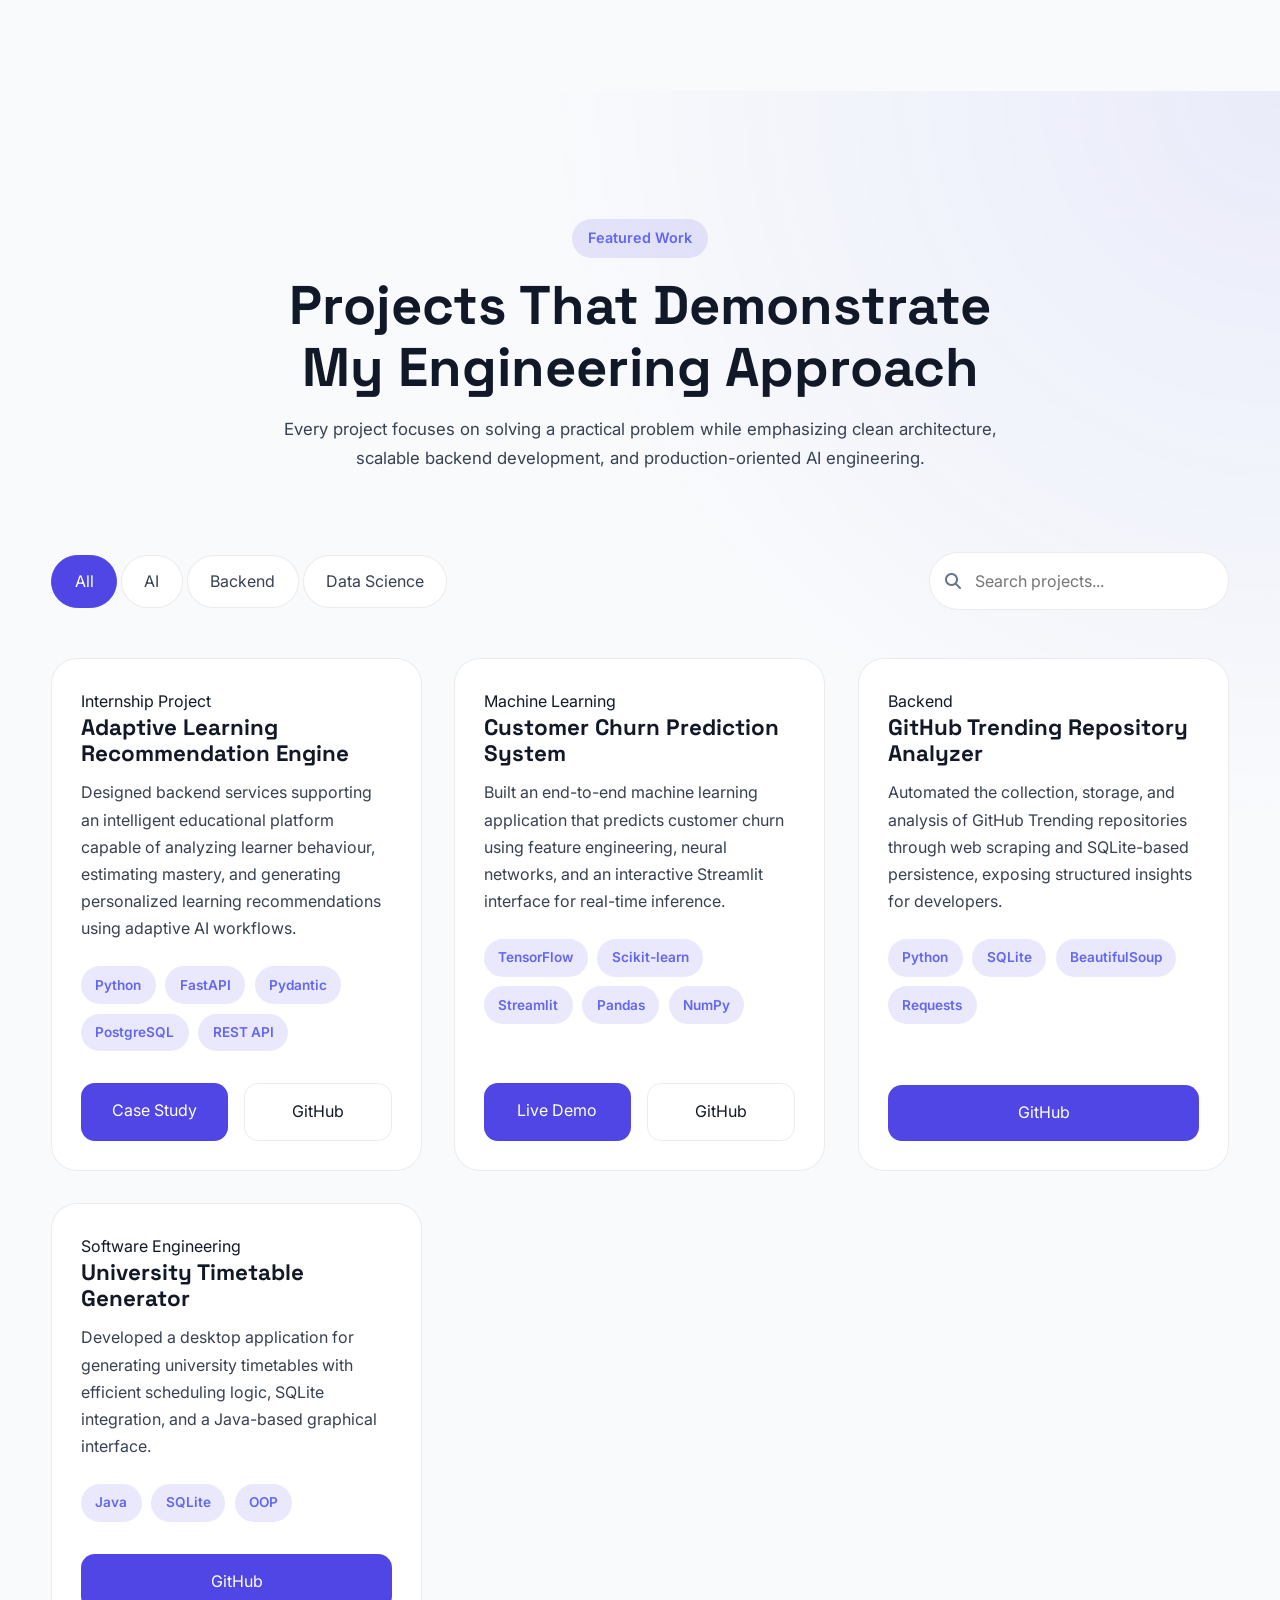
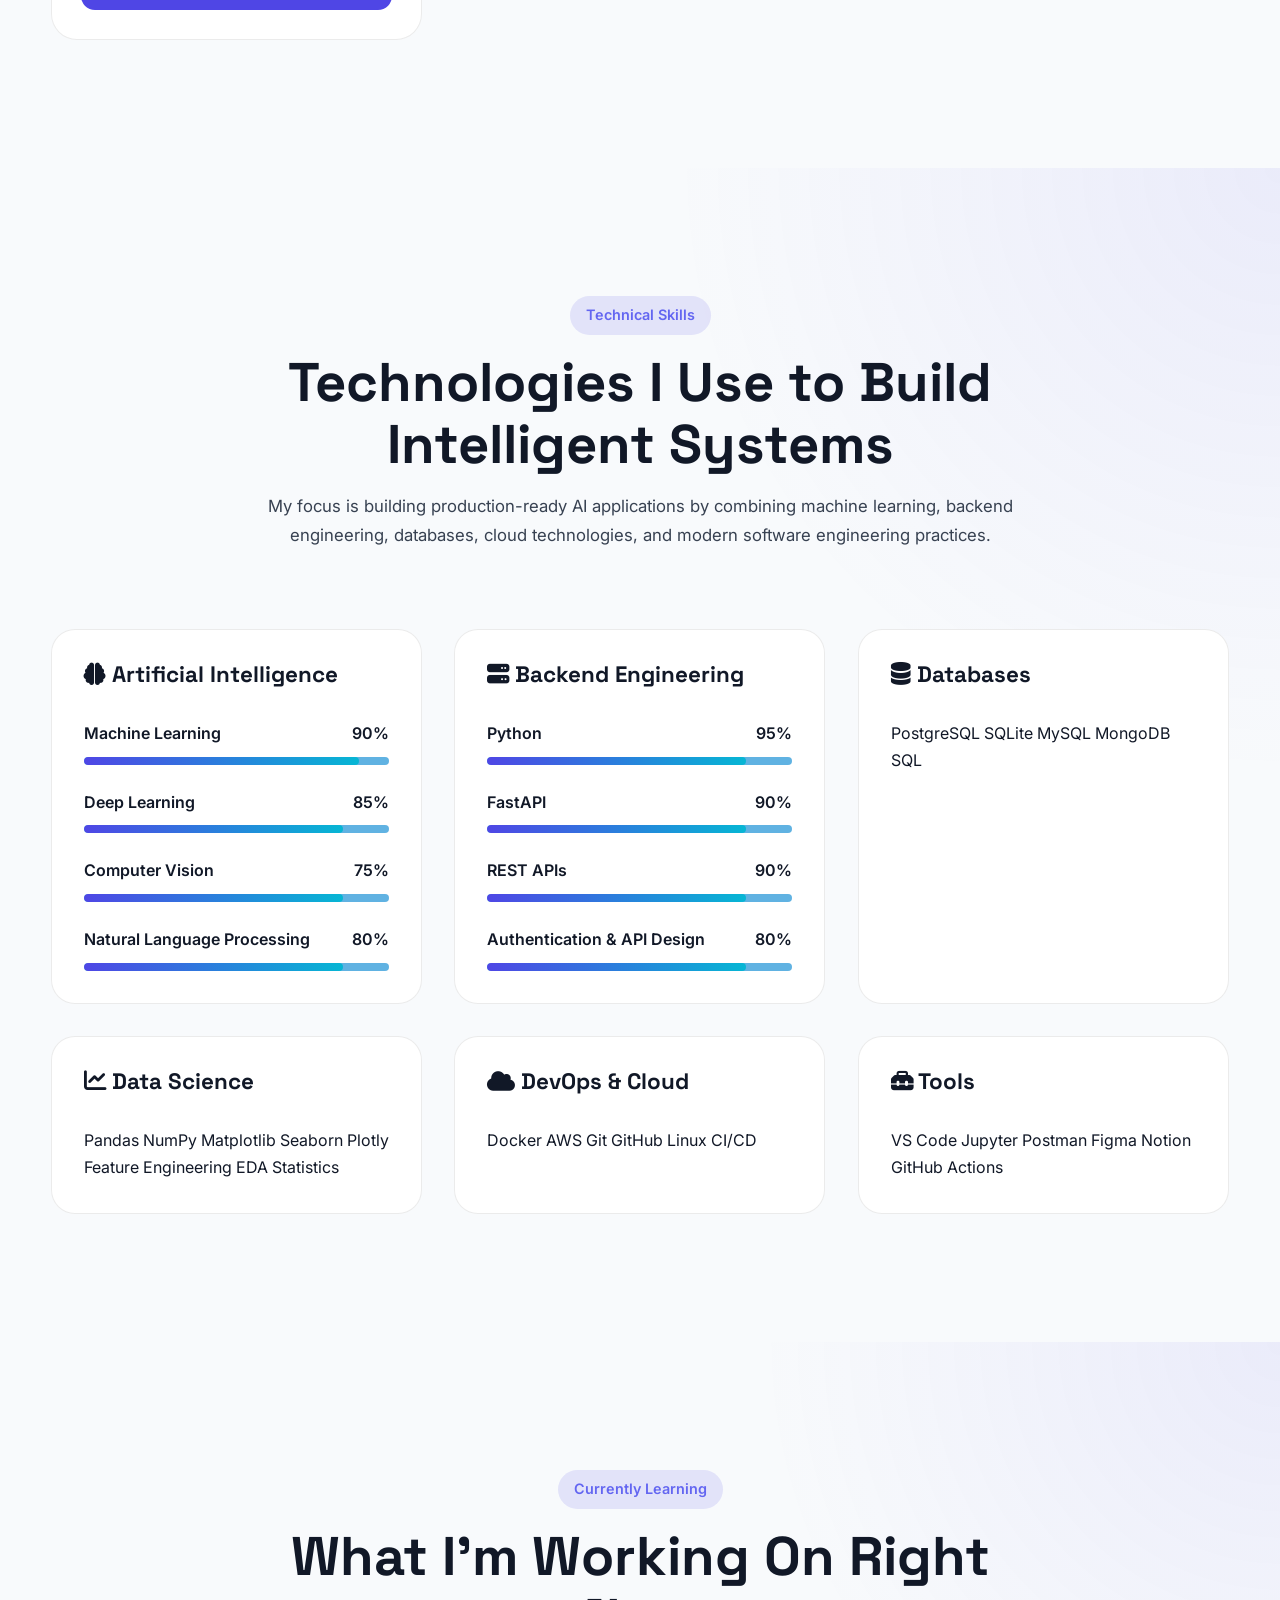
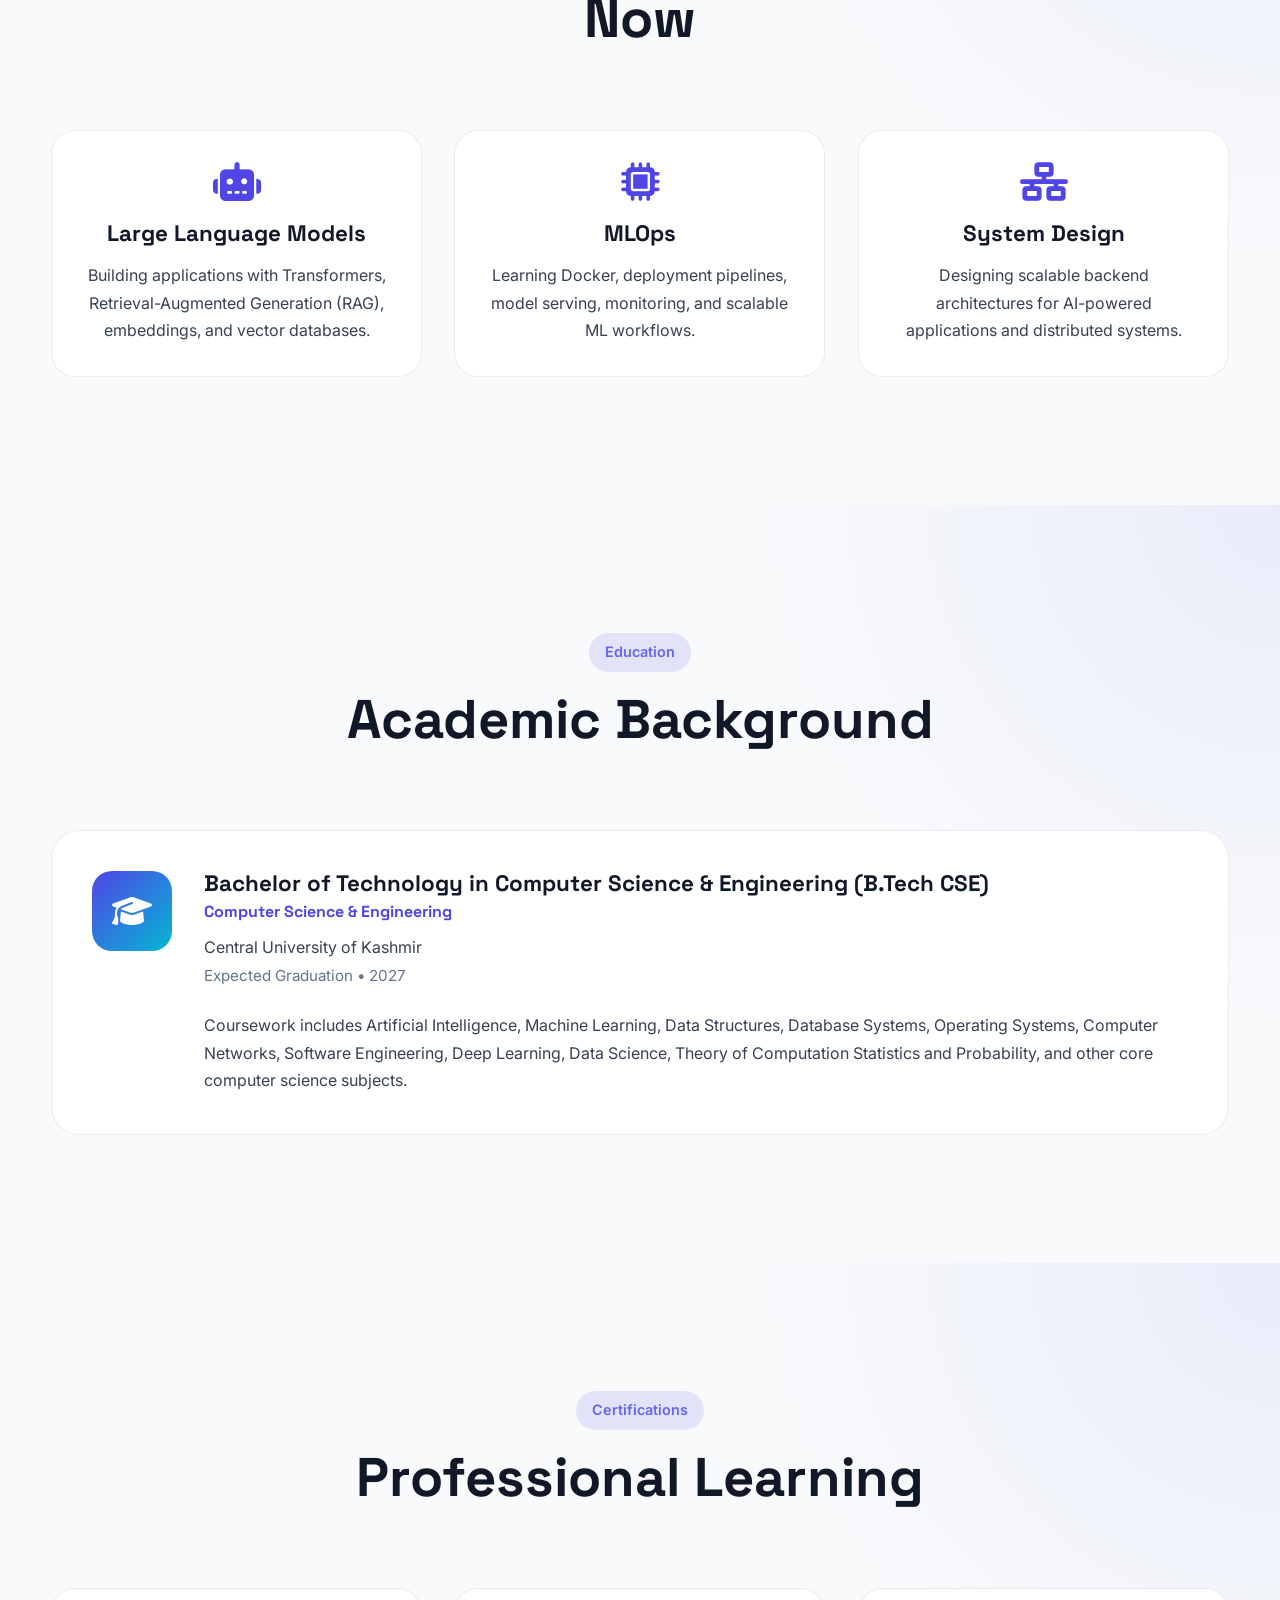
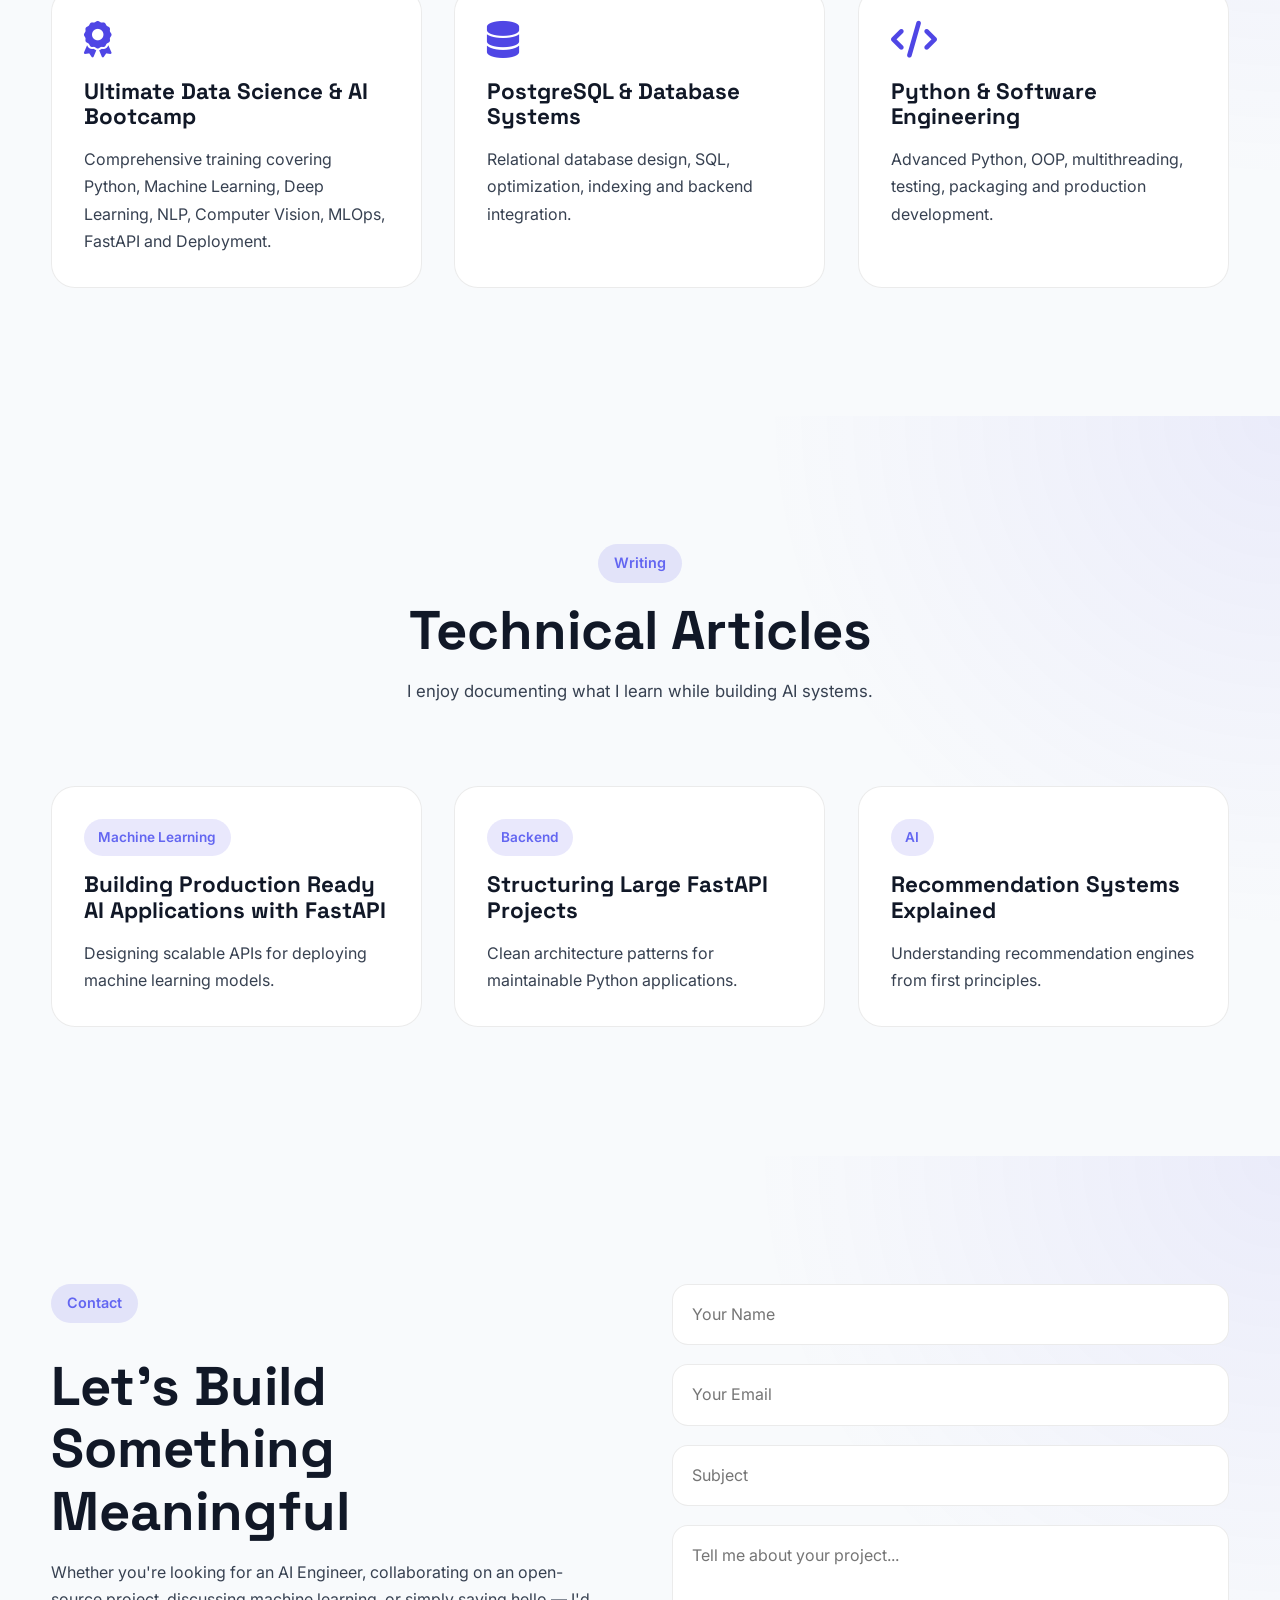
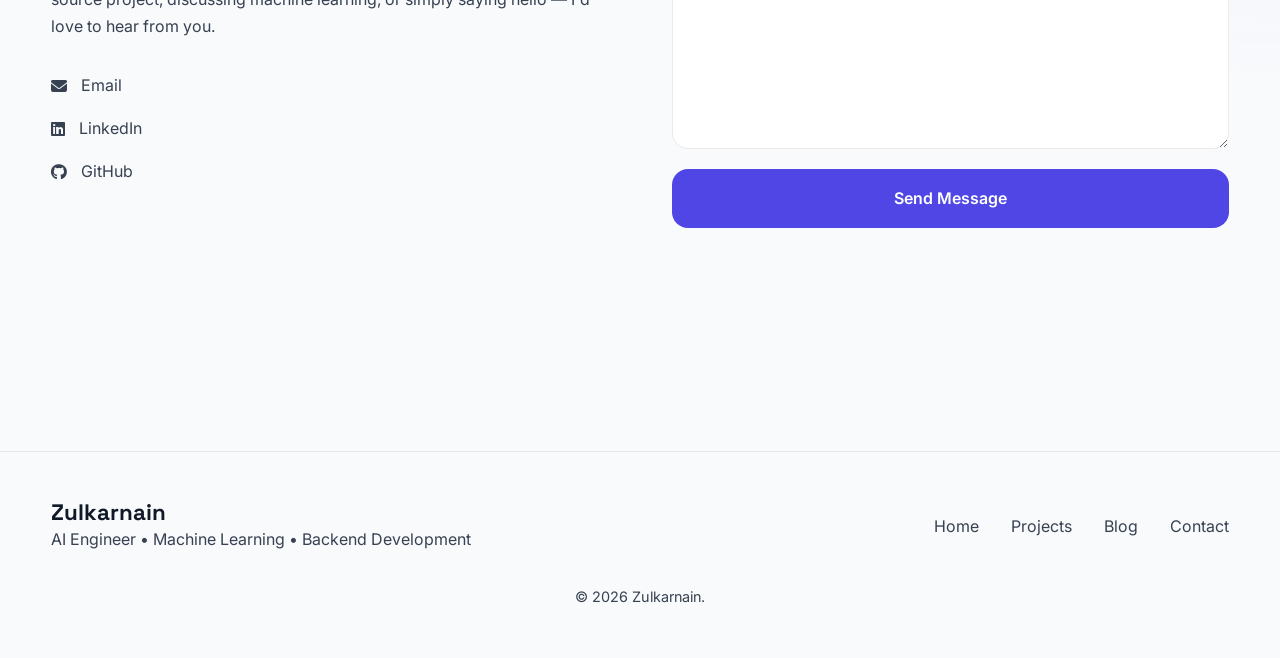
==== commit e311d49a: "ORM" ====
--- a/Frontend/index(1).html
+++ b/Frontend/index(1).html
@@ -1078,7 +1078,7 @@
         </div>
 
         <div class="footer-bottom">
-          <p>© 2026 Zulkarnain. Built with HTML, CSS & JavaScript.</p>
+          <p>© 2026 Zulkarnain.</p>
         </div>
       </div>
     </footer>
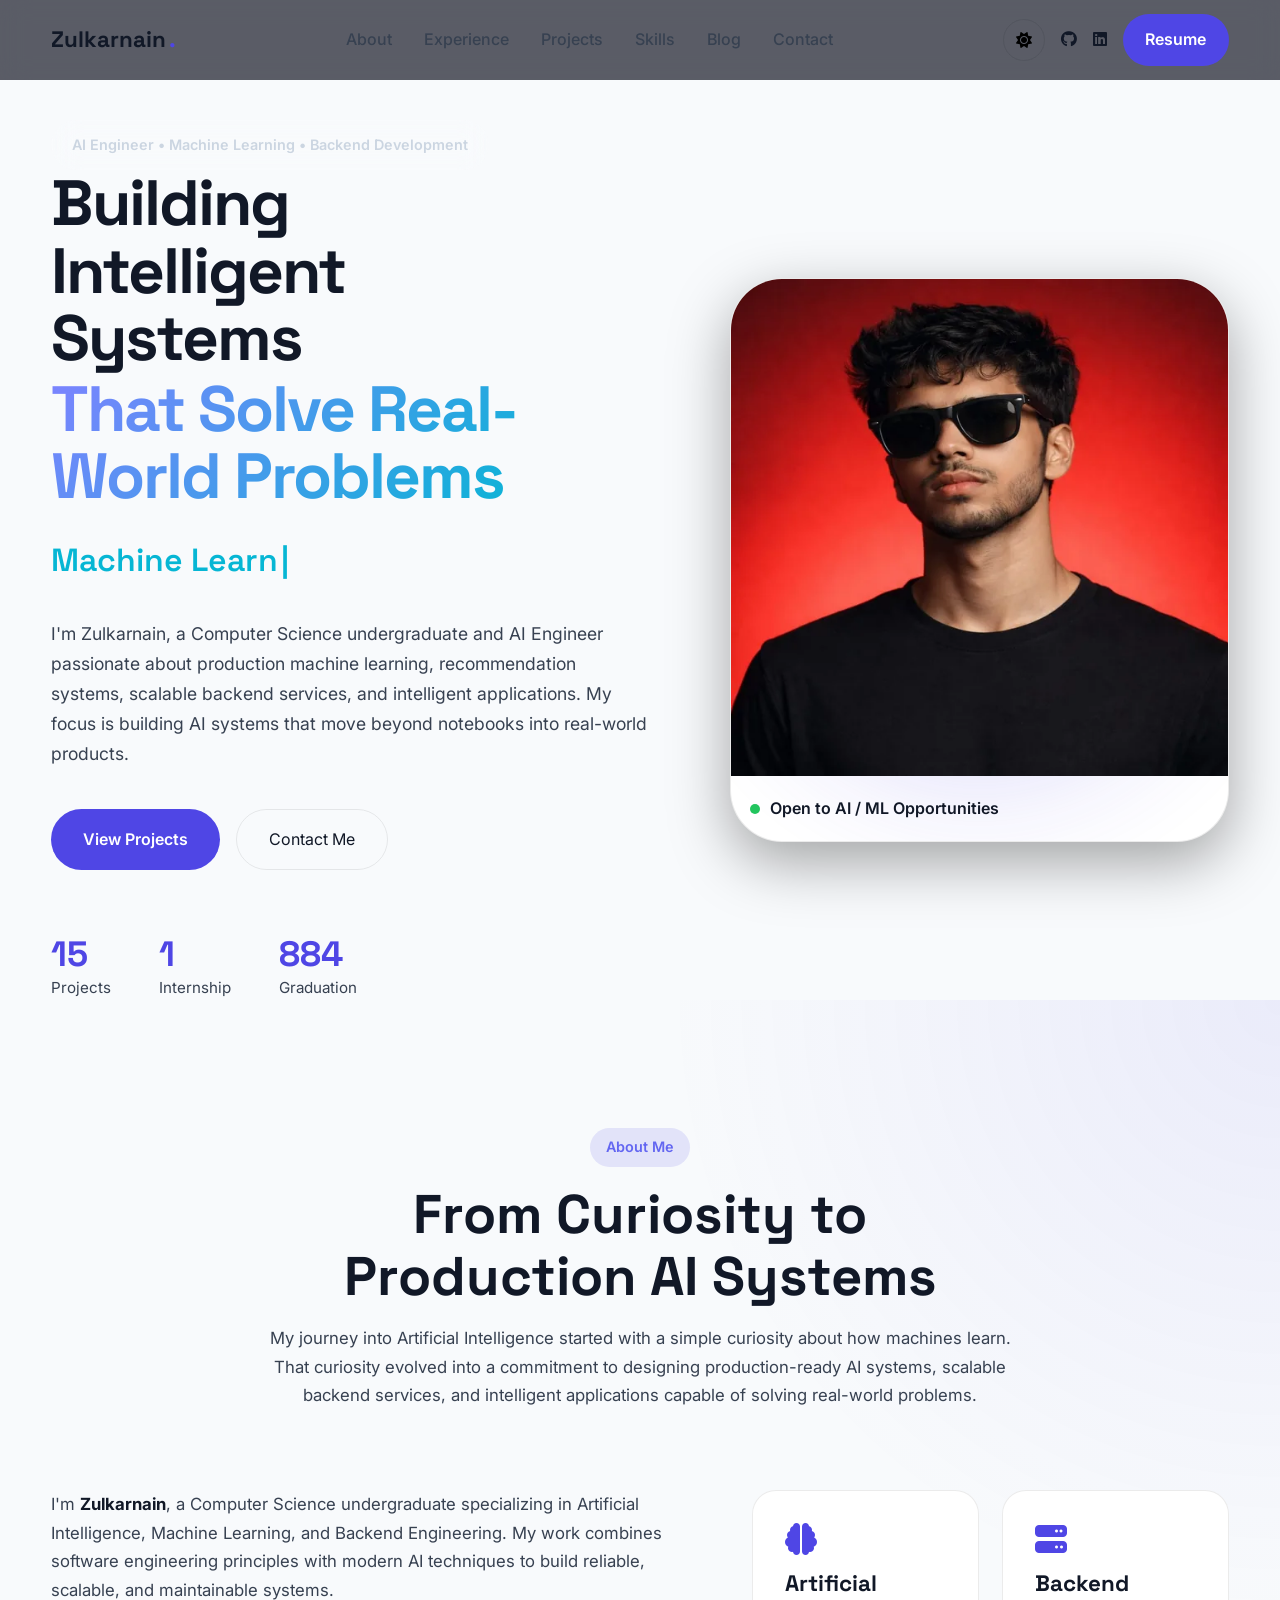
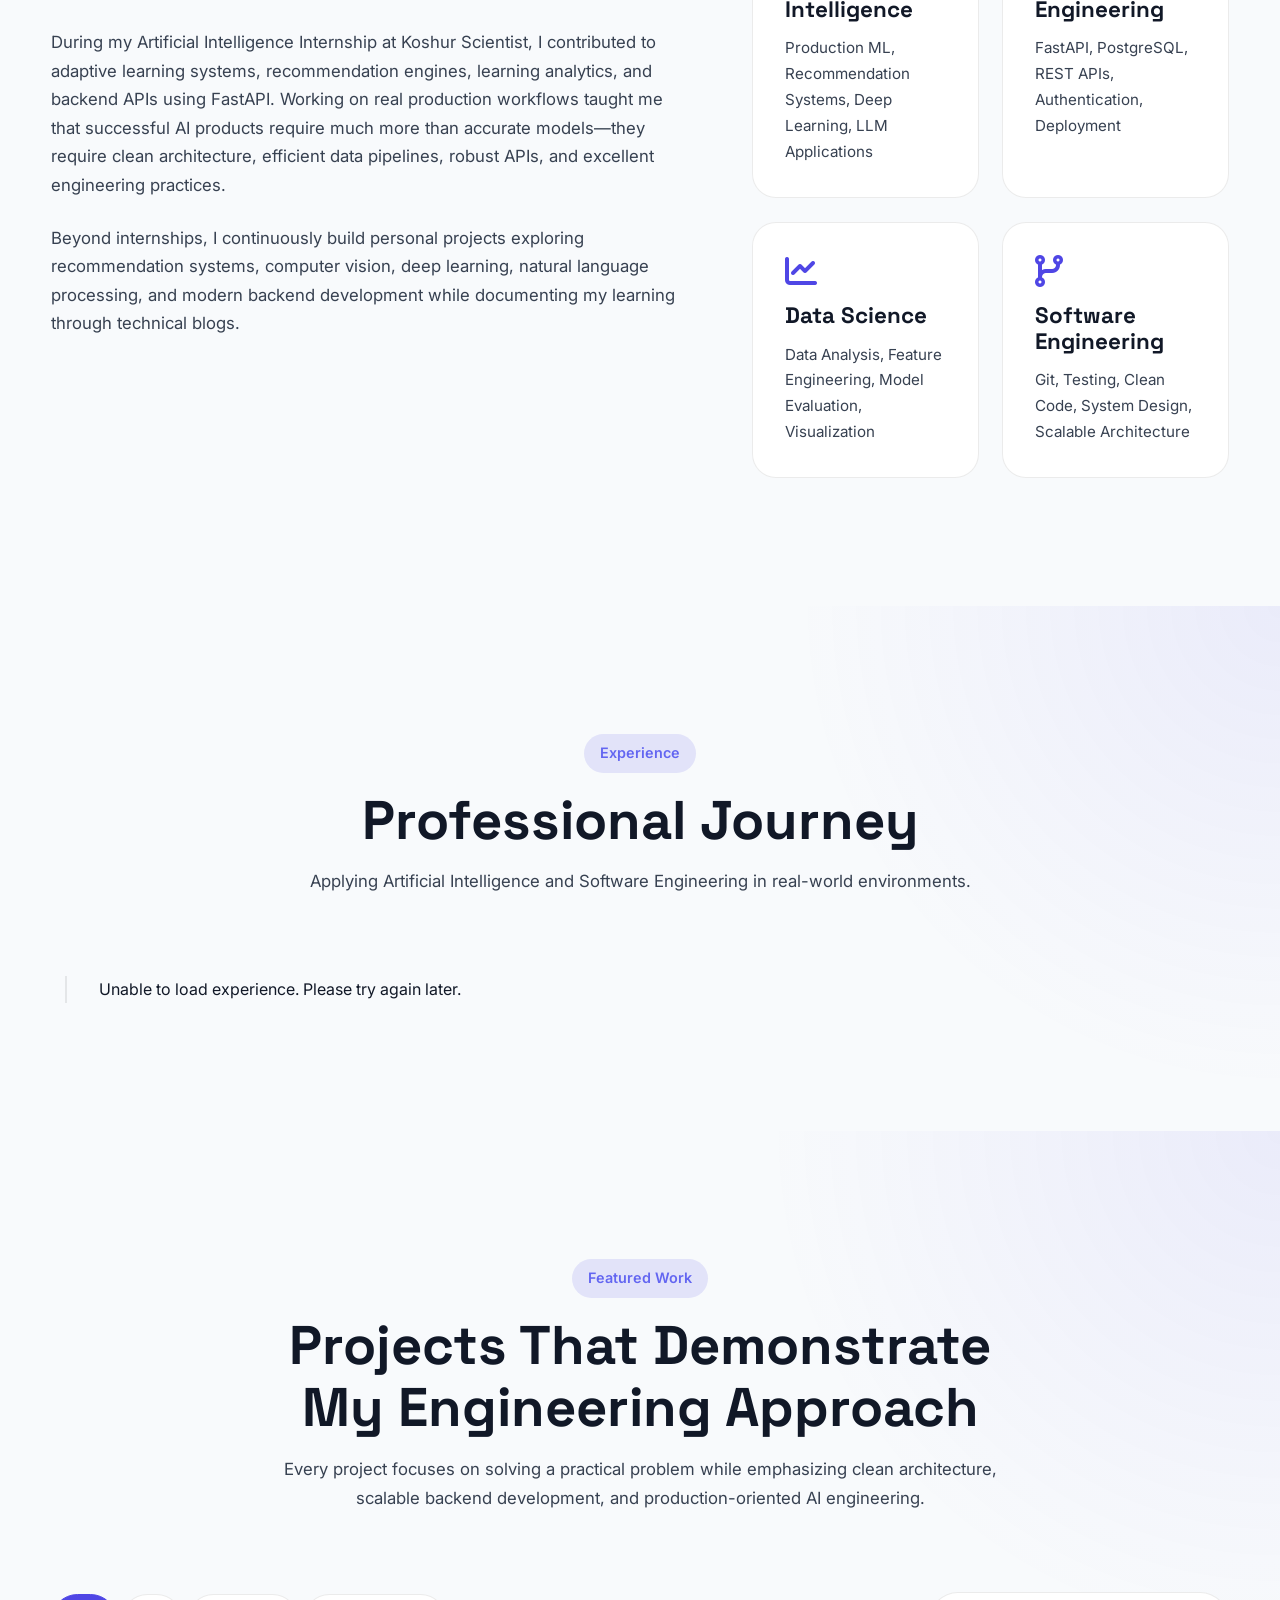
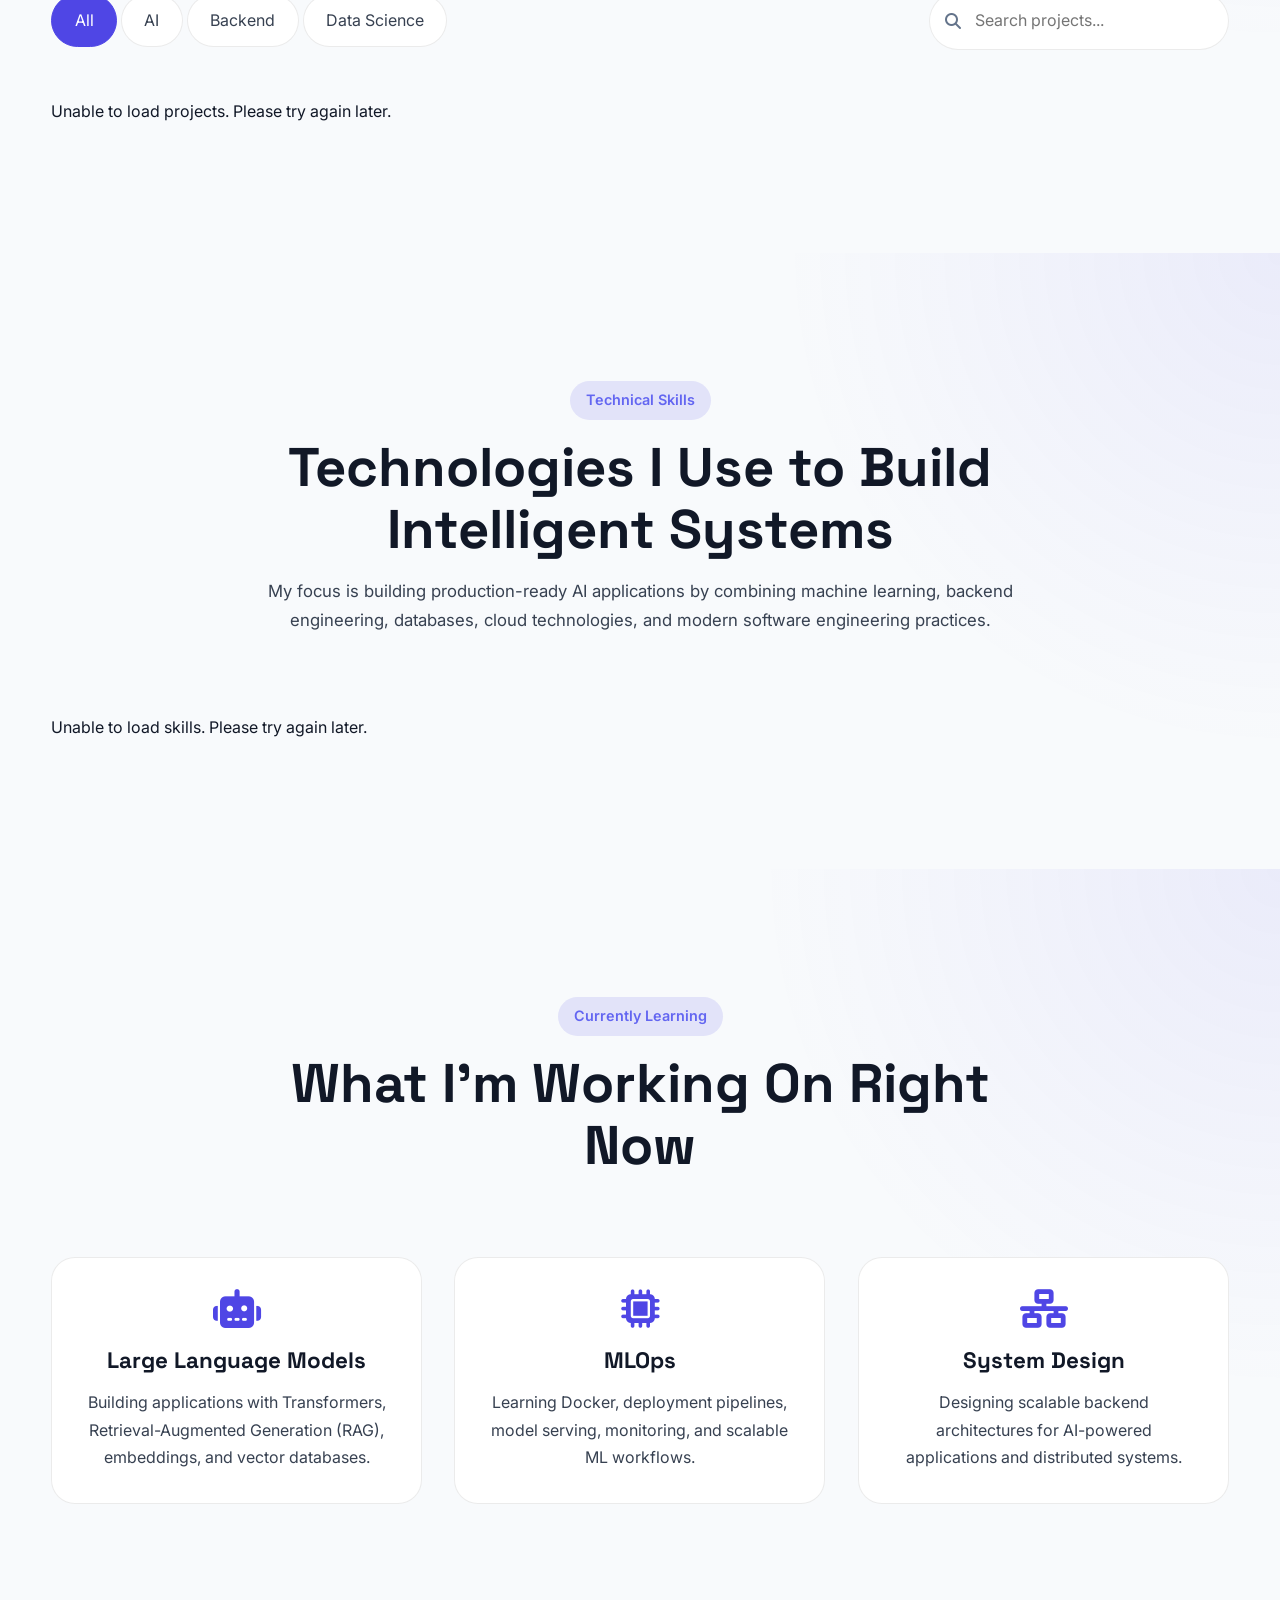
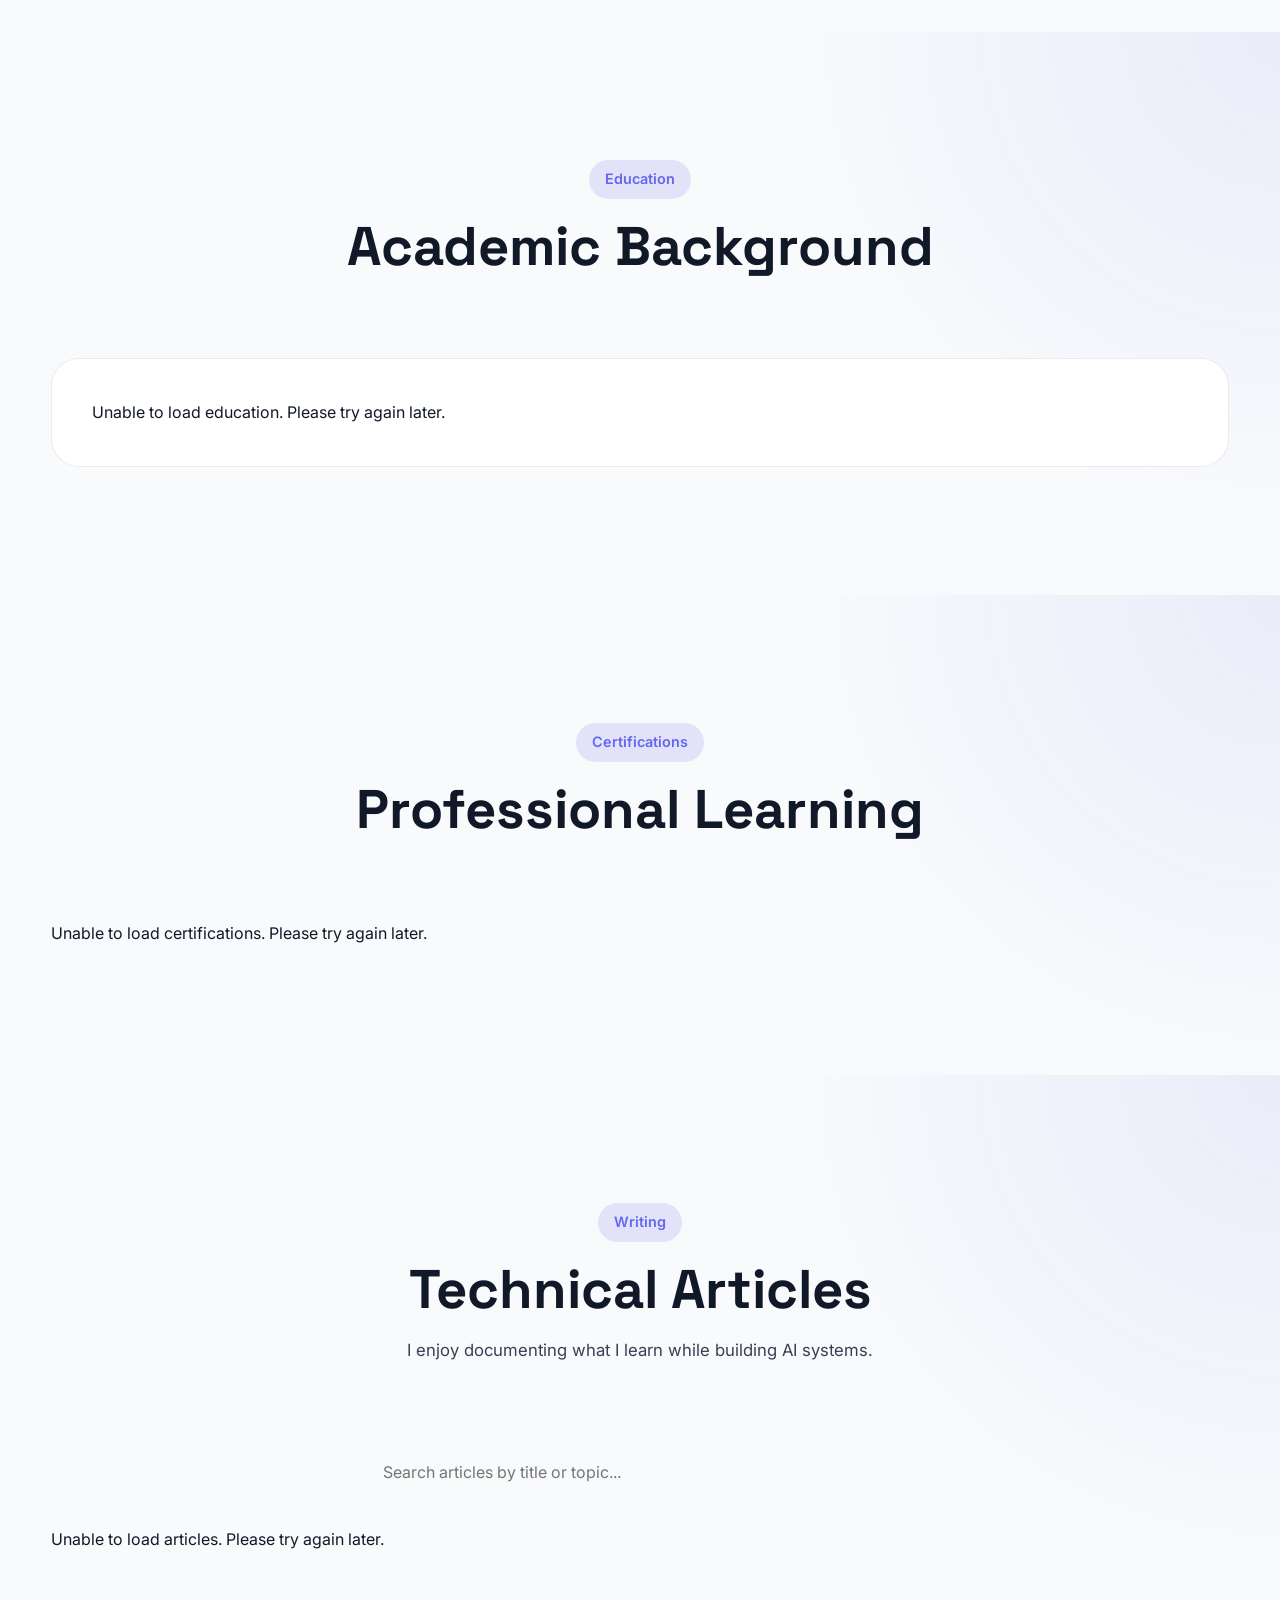
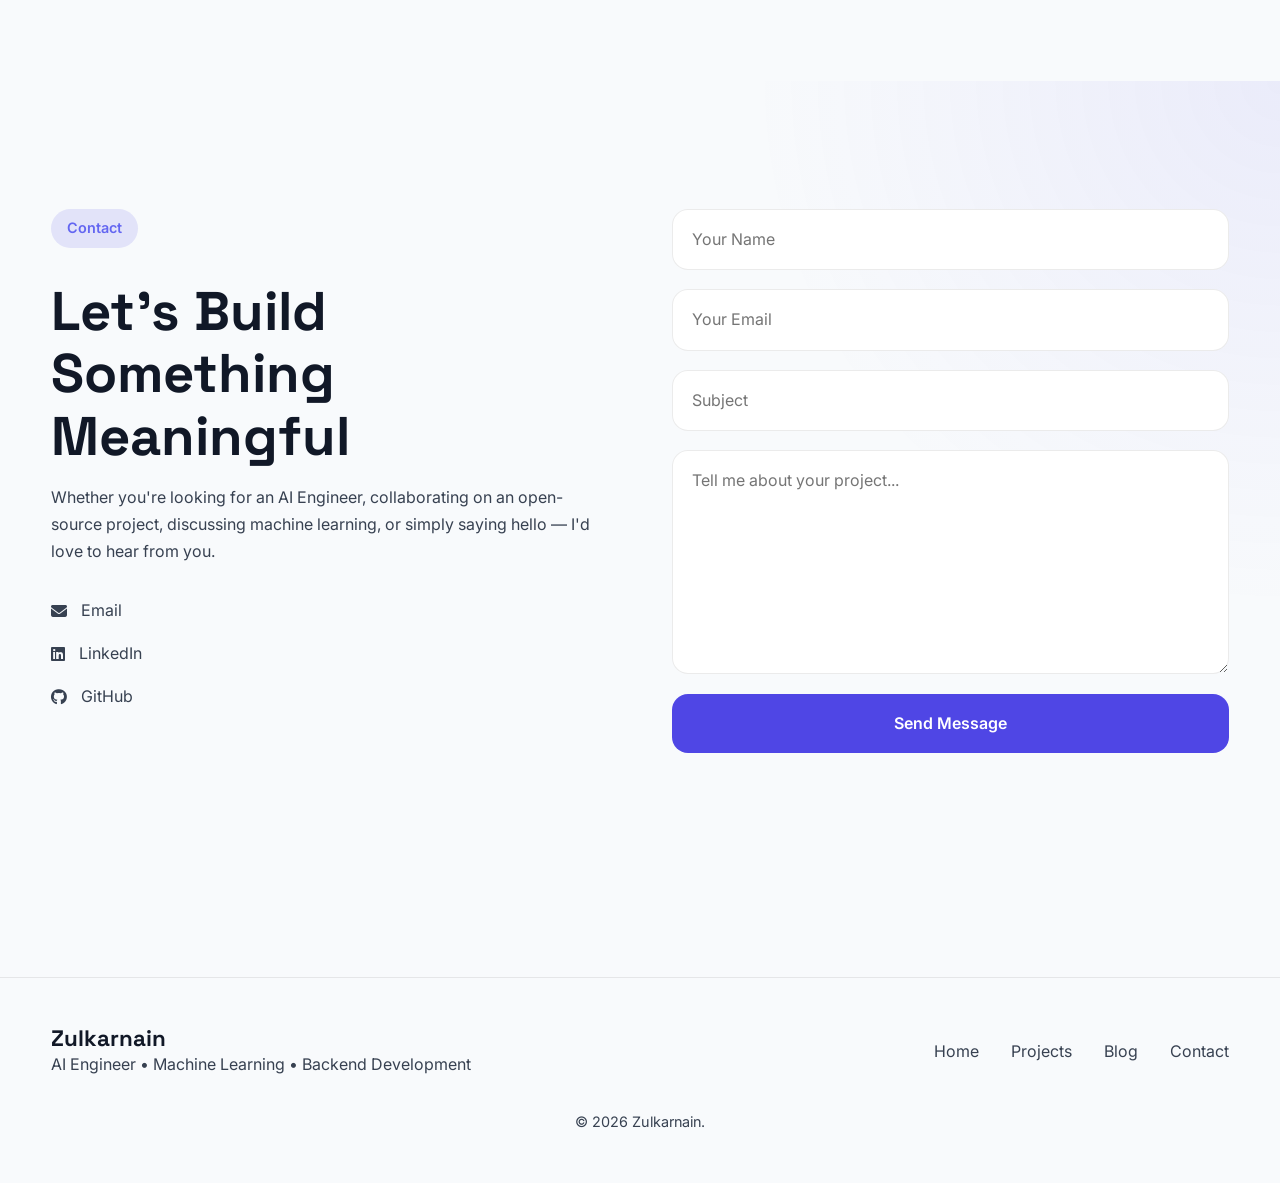
==== commit 46dd7d59: "the integration of frontend and backend is complete , with best audit results" ====
--- a/Frontend/index(1).html
+++ b/Frontend/index(1).html
@@ -89,7 +89,14 @@
 
           <a href="#resume" class="resume-btn"> Resume </a>
 
-          <button id="menu-toggle" class="menu-toggle">
+          <button
+            id="menu-toggle"
+            class="menu-toggle"
+            type="button"
+            aria-label="Open navigation menu"
+            aria-expanded="false"
+            aria-controls="mobile-menu"
+          >
             <i class="fas fa-bars"></i>
           </button>
         </div>
@@ -163,7 +170,7 @@
 
           <div class="hero-right">
             <div class="profile-card">
-              <img src="pfp.jpeg" alt="Zulkarnain" />
+              <img src="pfp.webp" alt="Zulkarnain" />
 
               <div class="status">
                 <span class="status-dot"></span>
@@ -946,7 +953,16 @@
 
             <p>I enjoy documenting what I learn while building AI systems.</p>
           </div>
-
+          <div class="blog-search">
+            <input
+              type="search"
+              id="blog-search"
+              placeholder="Search articles by title or topic..."
+              aria-label="Search blog articles"
+            />
+          </div>
+
+          <p class="blog-results-info" aria-live="polite"></p>
           <div class="blog-grid">
             <article class="blog-card">
               <span> Machine Learning </span>
--- a/Frontend/styles.css
+++ b/Frontend/styles.css
@@ -2277,3 +2277,140 @@
 
   cursor: not-allowed;
 }
+
+/* =========================================
+   DYNAMIC SKILLS
+========================================= */
+
+.skills-grid {
+  align-items: stretch;
+}
+
+.skills-grid .skill-card {
+  min-width: 0;
+}
+
+.skills-grid .tech-tags {
+  display: flex;
+  flex-wrap: wrap;
+  align-items: center;
+  gap: 10px;
+}
+
+.skills-grid .tech-tags .tech-tag {
+  display: inline-flex;
+  align-items: center;
+  flex-wrap: wrap;
+  gap: 7px;
+  padding: 8px 12px;
+  border: 1px solid var(--border-color);
+  border-radius: 8px;
+  background: rgba(255, 255, 255, 0.04);
+  font-size: 13px;
+  line-height: 1.4;
+}
+
+.skills-grid .skill-name {
+  font-weight: 500;
+}
+
+.skills-grid .skill-proficiency {
+  font-size: 11px;
+  color: var(--primary-color);
+  opacity: 0.9;
+}
+
+/* Blog Search */
+
+.blog-search {
+  max-width: 550px;
+  margin: 0 auto 15px;
+}
+
+.blog-search input {
+  width: 100%;
+  padding: 14px 18px;
+  border: 1px solid var(--border-color);
+  border-radius: 10px;
+  background: var(--card-bg);
+  color: inherit;
+  font: inherit;
+  outline: none;
+  transition: border-color 0.2s ease;
+}
+
+.blog-search input:focus {
+  border-color: var(--primary-color);
+}
+
+.blog-results-info {
+  text-align: center;
+  font-size: 13px;
+  opacity: 0.7;
+  margin-bottom: 25px;
+}
+
+.blog-empty {
+  text-align: center;
+  padding: 30px;
+  opacity: 0.7;
+}
+
+/* =========================================
+   BLOG DETAIL PAGE
+========================================= */
+
+.blog-detail-container {
+  width: min(850px, 92%);
+  margin: 80px auto;
+}
+
+.back-to-blog {
+  display: inline-block;
+  margin-bottom: 35px;
+  color: var(--primary-color);
+  text-decoration: none;
+}
+
+.blog-article {
+  padding: 35px;
+  border: 1px solid var(--border-color);
+  border-radius: 14px;
+  background: var(--card-bg);
+}
+
+.article-category {
+  color: var(--primary-color);
+  font-size: 13px;
+  text-transform: uppercase;
+}
+
+.article-meta {
+  margin: 15px 0 25px;
+  font-size: 13px;
+  opacity: 0.7;
+}
+
+.article-cover {
+  width: 100%;
+  max-height: 400px;
+  object-fit: cover;
+  border-radius: 10px;
+  margin-bottom: 25px;
+}
+
+.article-content {
+  line-height: 1.9;
+  white-space: pre-wrap;
+  overflow-wrap: anywhere;
+}
+
+@media (max-width: 600px) {
+  .blog-detail-container {
+    margin: 40px auto;
+  }
+
+  .blog-article {
+    padding: 20px;
+  }
+}
